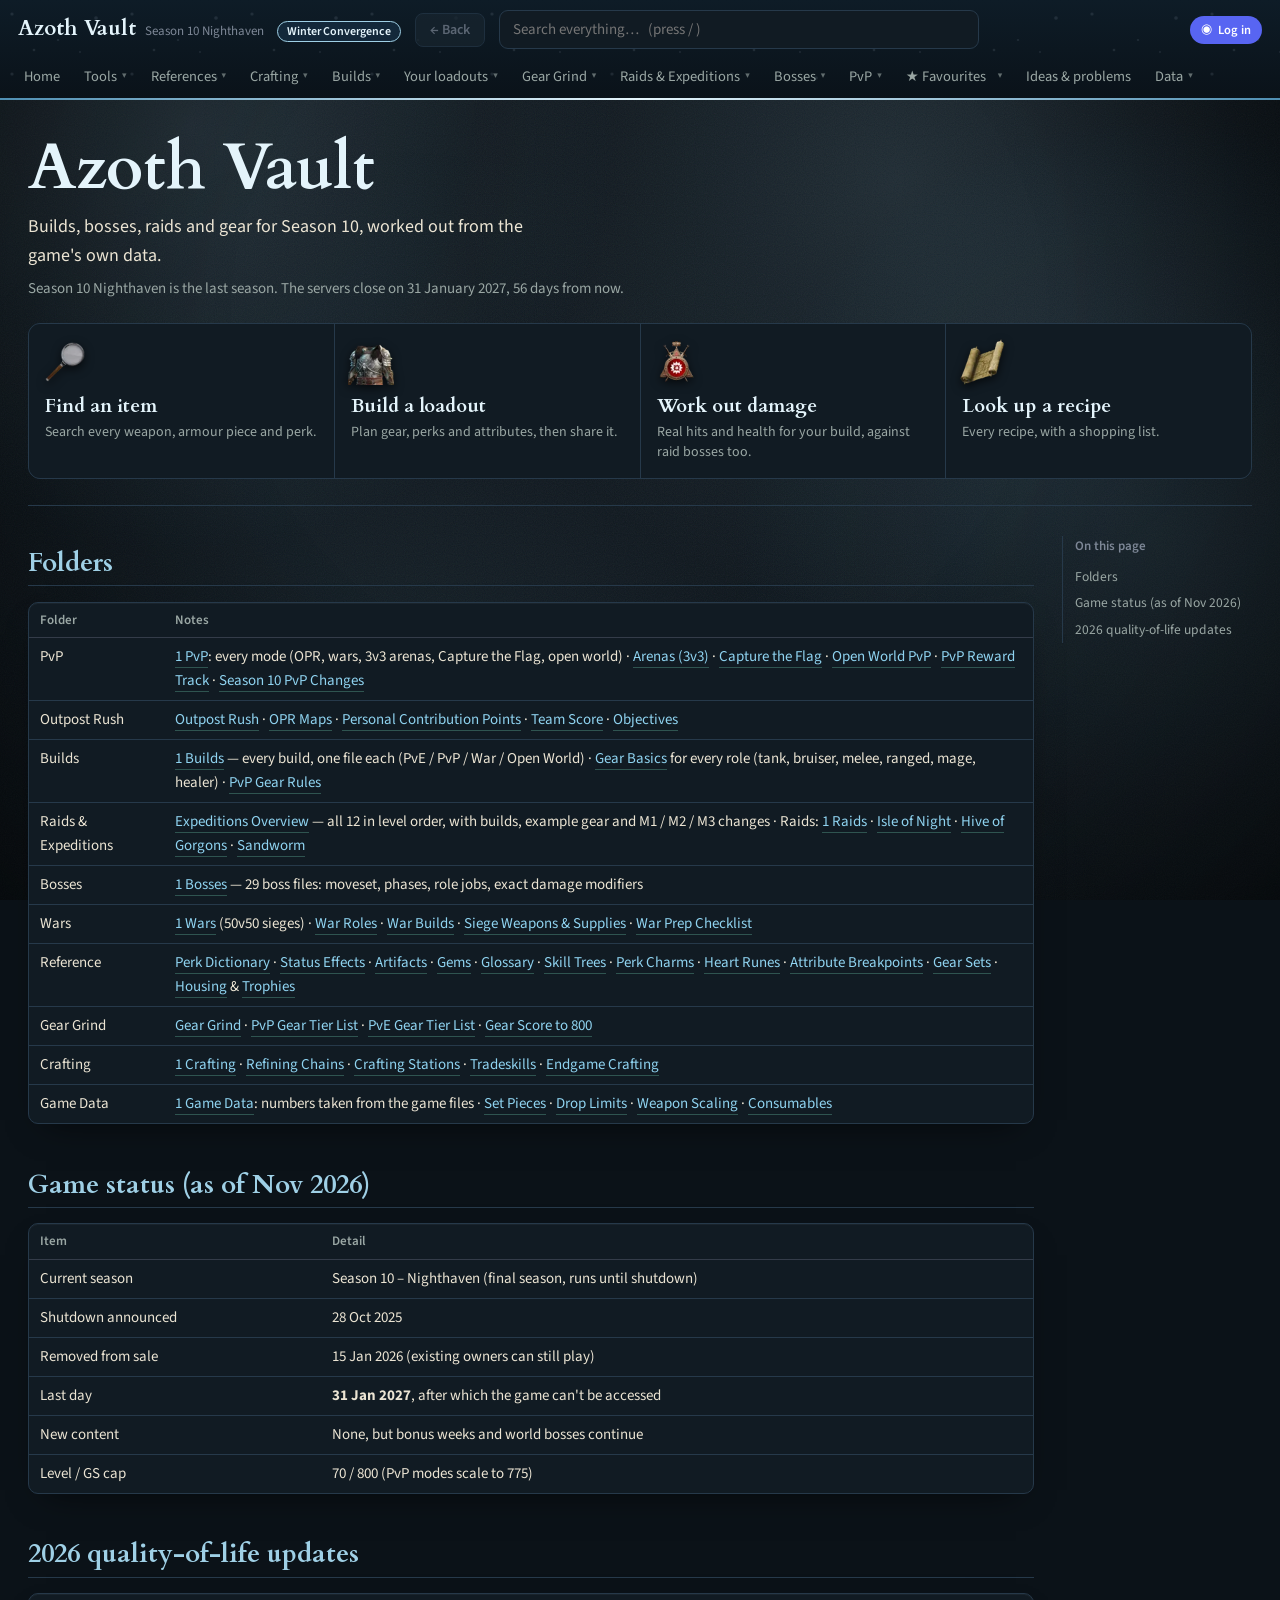
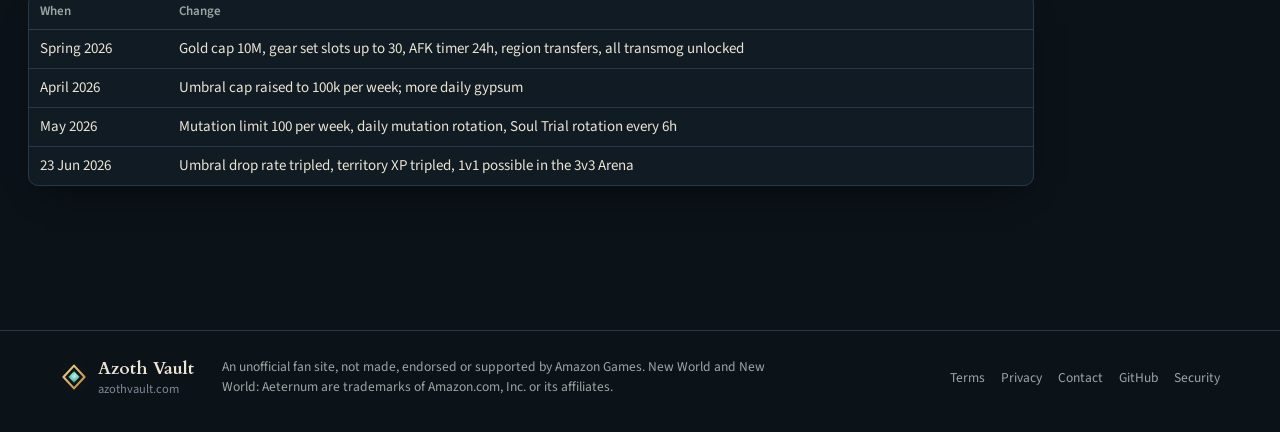
==== index.html @ a379503d "Update 2026-11-28 14:44" ====
<!DOCTYPE html>
<html lang="en"><head>
<meta charset="utf-8">
<meta name="viewport" content="width=device-width,initial-scale=1">
<meta name="nw-site" content="https://azothvault.com/">
<script>(function(){var m=document.querySelector('meta[name="nw-site"]'),s=m&&m.content,h=location.hostname;if(s&&(/github\.io$/.test(h)||h==='project-azoth-vault.pages.dev'||h==='www.azothvault.com'))location.replace(s+location.hash);})();</script>
<title>Azoth Vault: New World Season 10 builds, bosses and crafting</title>
<meta name="description" content="Builds, bosses, crafting and gear for New World: Aeternum Season 10, worked out from the game's own data. Loadout builder, item and drop finder, recipe and tradeskill planners.">
<link rel="canonical" href="https://azothvault.com/">
<link rel="icon" href="favicon.svg" type="image/svg+xml">
<link rel="icon" href="favicon.ico" sizes="any">
<link rel="apple-touch-icon" href="apple-touch-icon.png">
<link rel="manifest" href="site.webmanifest">
<meta name="theme-color" content="#0d1316">
<meta property="og:type" content="website">
<meta property="og:site_name" content="Azoth Vault">
<meta property="og:title" content="Azoth Vault: New World Season 10 builds, bosses and crafting">
<meta property="og:description" content="Builds, bosses, crafting and gear for New World: Aeternum, worked out from the game's own data.">
<meta property="og:url" content="https://azothvault.com/">
<meta property="og:image" content="https://azothvault.com/og-image.jpg">
<meta property="og:image:width" content="1200">
<meta property="og:image:height" content="630">
<meta property="og:image:alt" content="Azoth Vault: builds, bosses, crafting and gear for New World: Aeternum">
<meta name="twitter:card" content="summary_large_image">
<link rel="stylesheet" href="style.css?v=202611281444">
<script>
/* seasonal looks: change the dates here when the in-game events move (month-day, both days included) */
window.NWSEASONS=[
  {k:'winter', n:'Winter Convergence', from:'12-01', to:'01-08', c:'#9fd0e6'},
  {k:'lunar',  n:'Lunar New Year',     from:'01-20', to:'02-20', c:'#e8b04a'},
  {k:'spring', n:'Springtide Bloom',   from:'04-01', to:'05-20', c:'#e7a3be'},
  {k:'summer', n:'Summer Medleyfaire', from:'07-01', to:'08-31', c:'#f2a65a'},
  {k:'hallow', n:'Nightveil Hallow',   from:'10-01', to:'11-10', c:'#f0913c'},
  {k:'harvest',n:'Turkey Terror',      from:'11-15', to:'11-30', c:'#e0a446'}];
window.nwSeasonNow=function(d){d=d||new Date();var md=('0'+(d.getMonth()+1)).slice(-2)+'-'+('0'+d.getDate()).slice(-2);
  for(var i=0;i<NWSEASONS.length;i++){var s=NWSEASONS[i];if(s.from<=s.to?(md>=s.from&&md<=s.to):(md>=s.from||md<=s.to))return s;}return null;};
window.nwApplySeason=function(){var pick='auto';try{pick=localStorage.getItem('nw_season')||'auto';}catch(e){}
  var s=pick==='off'?null:pick==='auto'?nwSeasonNow():NWSEASONS.filter(function(x){return x.k===pick;})[0]||null,el=document.documentElement;
  el.className=el.className.replace(/\bss-\w+/g,'').trim();if(s)el.classList.add('ss-'+s.k);
  window.NWSEASON=s;var t=document.getElementById('sstag');if(t)t.textContent=s?s.n:'';if(typeof applySite==='function'&&typeof SITE!=='undefined'){try{applySite();}catch(e){}}};
nwApplySeason();
</script>
</head><body>
<header>
  <div class="bar1">
    <span class="brand" data-note="New World Home" role="link" tabindex="0" style="cursor:pointer">Azoth Vault <small>Season 10 Nighthaven</small><span class="sstag" id="sstag"></span></span>
    <button id="back" title="Back">&larr; Back</button>
    <input id="q" placeholder="Search everything&hellip;   (press / )" autocomplete="off">
    <span id="acct"></span>
  </div>
  <div id="topnav"></div>
</header>
<main id="main"><p class="lede">Loading&hellip;</p></main>
<footer class="sitefoot"><div class="fin">
  <div class="fb"><img src="favicon.svg" alt=""><div>Azoth Vault<small>azothvault.com</small></div></div>
  <div class="fd">An unofficial fan site, not made, endorsed or supported by Amazon Games. New World and New World: Aeternum are trademarks of Amazon.com, Inc. or its affiliates.</div>
  <nav aria-label="Site"><a href="terms.html">Terms</a><a href="privacy.html">Privacy</a><a href="mailto:contact@azothvault.com">Contact</a><a href="https://github.com/NoxieProxie/azothvault" rel="noopener">GitHub</a><a href="https://github.com/NoxieProxie/azothvault/security/policy" rel="noopener">Security</a></nav>
</div></footer>
<script>nwApplySeason()</script>
<script src="app.js?v=202611281444"></script>
</body></html>
---- style.css ----
*{box-sizing:border-box}
:root{--bg:#0f1115;--bg2:#161a21;--bg3:#1d222b;--line:#2a313d;--fg:#e6e9ef;--dim:#99a2b2;
--gold:#d9a84e;--gold2:#f0c878;--blue:#6fa8dc;--red:#d9705e;--green:#7fbf7f}
html,body{margin:0;background:var(--bg);color:var(--fg);font:15px/1.6 "Segoe UI",system-ui,-apple-system,sans-serif}
a{color:var(--blue);text-decoration:none}a:hover{text-decoration:underline}
/* top bar */
header{position:sticky;top:0;z-index:40;background:linear-gradient(#181c24,#121620);border-bottom:1px solid var(--line)}
.bar1{display:flex;align-items:center;gap:12px;padding:8px 16px 0}
.brand{font-size:14px;color:var(--gold);letter-spacing:.07em;text-transform:uppercase;font-weight:700;white-space:nowrap}
#back{background:var(--bg3);border:1px solid var(--line);color:var(--dim);border-radius:6px;padding:4px 10px;cursor:pointer;font-size:13px}
#back:hover{color:var(--fg)}
#q{flex:1;max-width:480px;background:var(--bg3);border:1px solid var(--line);color:var(--fg);border-radius:8px;padding:7px 12px;font-size:14px}
#q:focus{outline:none;border-color:var(--gold)}
#topnav{display:flex;flex-wrap:wrap;align-items:stretch;gap:2px;padding:4px 10px 0}
.nb{background:none;border:none;border-bottom:2px solid transparent;color:var(--dim);font:inherit;font-size:13.5px;
padding:8px 11px;cursor:pointer;white-space:nowrap;display:flex;align-items:center;gap:5px}
.nb:hover{color:var(--fg);background:#1d2330}
.drop{position:relative}
.drop.open>.nb{color:var(--gold2);border-bottom-color:var(--gold);background:#1d2330}
.car{font-size:9px;opacity:.6}
.menu{display:none;position:absolute;top:100%;left:0;min-width:270px;max-width:340px;max-height:72vh;overflow-y:auto;
background:#1a1f28;border:1px solid var(--line);border-top:2px solid var(--gold);border-radius:0 0 10px 10px;
box-shadow:0 14px 34px #000b;padding:6px 0;z-index:50}
.drop.right .menu{left:auto;right:0}
.drop.open .menu{display:block}
.mi{display:block;padding:6px 14px;color:var(--fg);font-size:13.5px;cursor:pointer;white-space:nowrap;overflow:hidden;text-overflow:ellipsis}
.mi:hover{background:#242c38;text-decoration:none}
.mi.hi{color:var(--gold2)}
.mh{padding:8px 14px 3px;color:#6f7a8c;font-size:10.5px;text-transform:uppercase;letter-spacing:.07em}
.mn{padding:5px 14px 9px;color:var(--dim);font-size:12px;line-height:1.45}
.mn.tiny{font-size:11px;color:#6f7a8c}
/* layout */
main{max-width:1180px;margin:0 auto;padding:20px 26px 90px}
.cols{display:flex;gap:28px;align-items:flex-start}
article{flex:1;min-width:0}
.toc{order:2;flex:none;width:190px;position:sticky;top:104px;font-size:12.5px;border-left:1px solid var(--line);padding-left:12px}
.toc .tl{color:#6f7a8c;text-transform:uppercase;letter-spacing:.06em;font-size:10.5px;margin-bottom:6px}
.toc a{display:block;color:var(--dim);padding:2.5px 0}
.toc a:hover{color:var(--gold2);text-decoration:none}
.crumb{display:flex;align-items:center;gap:10px;color:var(--dim);font-size:12px;text-transform:uppercase;letter-spacing:.05em;margin-bottom:10px}
.pin{margin-left:auto;background:none;border:1px solid var(--line);color:var(--dim);border-radius:20px;padding:3px 11px;cursor:pointer;font-size:12px}
.pin.on{color:var(--gold2);border-color:var(--gold)}
h1{font-size:26px;margin:.1em 0 .5em;color:var(--gold2);line-height:1.25}
h2{font-size:19px;margin:1.6em 0 .5em;color:var(--gold);border-bottom:1px solid var(--line);padding-bottom:5px;scroll-margin-top:110px}
h3{font-size:16px;margin:1.3em 0 .4em;color:#cbd3e0;scroll-margin-top:110px}
h4{font-size:14px;margin:1.1em 0 .3em;color:var(--dim)}
p{margin:.6em 0}.lede{color:var(--dim)}
ul,ol{margin:.5em 0;padding-left:22px}li{margin:.2em 0}
hr{border:none;border-top:1px solid var(--line);margin:1.8em 0}
code{background:#242b36;padding:1px 5px;border-radius:4px;font-family:ui-monospace,Consolas,monospace;font-size:.9em;color:var(--gold2)}
blockquote{margin:.8em 0;padding:.1em 14px;border-left:3px solid var(--line);color:var(--dim)}
.tw{overflow-x:auto;margin:.9em 0;border:1px solid var(--line);border-radius:8px}
table{border-collapse:collapse;width:100%;font-size:13.5px}
th,td{padding:7px 11px;text-align:left;vertical-align:top;border-bottom:1px solid var(--line)}
th{background:#1b212b;color:var(--gold);font-weight:600;white-space:nowrap}
tbody tr:hover{background:#191f28}tbody tr:last-child td{border-bottom:none}
td.small{font-size:12.5px;color:var(--dim)}
.callout{display:flex;gap:10px;margin:1em 0;padding:11px 14px;border-radius:8px;background:var(--bg3);border-left:3px solid var(--blue);font-size:14px}
.callout p{margin:.2em 0}.callout.warn{border-left-color:var(--red);background:#2a1e1d}
.callout.tip{border-left-color:var(--green);background:#1b2520}.callout.info{border-left-color:var(--gold);background:#262118}
.ci{flex:none}
.wl{color:var(--gold2);border-bottom:1px dotted #6a5a33;cursor:pointer}
.wl:hover{border-bottom-style:solid;text-decoration:none}
.wl.dead{color:var(--dim);cursor:default;border:none}
.srcline{margin-top:26px;padding-top:10px;border-top:1px solid var(--line);color:#6f7a8c;font-size:12px}
.pager{display:flex;justify-content:space-between;gap:10px;margin-top:34px}
.pg{background:var(--bg2);border:1px solid var(--line);color:var(--dim);border-radius:8px;padding:8px 13px;cursor:pointer;font:inherit;font-size:13px;max-width:48%;overflow:hidden;text-overflow:ellipsis;white-space:nowrap}
.pg:hover{color:var(--gold2);border-color:var(--gold)}
.filters{background:var(--bg2);border:1px solid var(--line);border-radius:10px;padding:12px 14px;margin:14px 0}
.frow{display:flex;flex-wrap:wrap;gap:6px;align-items:center;margin:5px 0}
.fl{width:70px;flex:none;color:var(--dim);font-size:12px;text-transform:uppercase;letter-spacing:.04em}
.chip{background:var(--bg3);border:1px solid var(--line);color:var(--dim);border-radius:20px;padding:4px 11px;font-size:12.5px;cursor:pointer}
.chip:hover{color:var(--fg)}.chip.on{background:var(--gold);border-color:var(--gold);color:#201a0c;font-weight:600}
.clear{margin-top:8px;background:none;border:1px solid var(--line);color:var(--dim);border-radius:6px;padding:4px 10px;font-size:12px;cursor:pointer}
.count{color:var(--dim);font-size:12.5px;margin:8px 0}
.cards{display:grid;grid-template-columns:repeat(auto-fill,minmax(290px,1fr));gap:12px}
.card,.hit{background:var(--bg2);border:1px solid var(--line);border-radius:10px;padding:13px 15px;cursor:pointer}
.card:hover,.hit:hover{border-color:var(--gold);background:#1a1f28}
.ct{color:var(--gold2);font-weight:600;font-size:15px;margin-bottom:4px}
.cs{color:var(--dim);font-size:13px}
.cmeta{margin-top:9px;display:flex;flex-direction:column;gap:3px;font-size:12.5px;color:#b9c1cf}
.cmeta b{color:var(--dim);font-weight:600;text-transform:uppercase;font-size:11px;letter-spacing:.04em;margin-right:4px}
.ctags{margin-top:10px;display:flex;flex-wrap:wrap;gap:4px}
.tag{background:#242b36;color:#8d97a8;border-radius:4px;padding:1px 7px;font-size:11px}
.hit{margin:8px 0}
.hp{color:#6f7a8c;font-size:11px;text-transform:uppercase;letter-spacing:.05em;margin-bottom:4px}
.empty{color:var(--dim)}
#toast{position:fixed;left:50%;bottom:26px;transform:translateX(-50%) translateY(140%);background:#222b38;
border:1px solid var(--gold);color:var(--fg);padding:11px 18px;border-radius:10px;font-size:13.5px;
box-shadow:0 10px 30px #000b;transition:transform .25s;z-index:100;max-width:90vw;text-align:center}
#toast.show{transform:translateX(-50%) translateY(0)}
@media(max-width:900px){
  .toc{display:none}
  main{padding:14px 14px 70px}
  .bar1{flex-wrap:wrap}
  #topnav{overflow-x:auto;flex-wrap:nowrap}
  h1{font-size:22px}
  .menu{position:fixed;left:8px;right:8px;max-width:none;min-width:0}
}
/* calculator */
.calcnb{color:var(--gold2)}
.calcgrid{display:grid;grid-template-columns:1fr 1fr;gap:18px;align-items:start}
.panel{background:var(--bg2);border:1px solid var(--line);border-radius:12px;padding:14px 16px 18px}
.panel h2{margin-top:.2em}
.panel h3{margin:1.2em 0 .3em;color:var(--dim);font-size:13px;text-transform:uppercase;letter-spacing:.05em}
.in{display:block;margin:9px 0}
.in>span{display:block;color:var(--dim);font-size:12px;margin-bottom:3px}
.in>span i{color:#6f7a8c;font-style:normal;margin-left:6px;font-size:11px}
.in input,.in select,#bname{width:100%;background:var(--bg3);border:1px solid var(--line);color:var(--fg);
border-radius:7px;padding:7px 10px;font:inherit;font-size:14px}
.in input:focus,.in select:focus,#bname:focus{outline:none;border-color:var(--gold)}
.two{display:grid;grid-template-columns:1fr 1fr;gap:10px}
.res{display:grid;grid-template-columns:repeat(3,1fr);gap:10px;margin:16px 0 6px}
.big{background:#121720;border:1px solid var(--line);border-radius:10px;padding:10px;text-align:center}
.big span{display:block;font-size:24px;font-weight:700;color:var(--gold2);line-height:1.1}
.big.alt span{color:var(--fg);font-size:20px}
.big i{display:block;color:#6f7a8c;font-style:normal;font-size:11px;margin-top:3px;line-height:1.3}
.gain{color:var(--green);font-size:13px;margin-bottom:10px}
td.r{text-align:right;white-space:nowrap;color:var(--gold2)}
.stepper{display:flex;gap:4px;margin-top:5px;align-items:center}
.stepper input{width:70px;background:var(--bg3);border:1px solid var(--line);color:var(--fg);border-radius:6px;padding:4px 7px;font:inherit;font-size:13px}
.stepper button{background:var(--bg3);border:1px solid var(--line);color:var(--fg);border-radius:6px;width:26px;height:26px;cursor:pointer;font-size:14px;line-height:1}
.stepper button:hover{border-color:var(--gold);color:var(--gold2)}
.bp{font-size:12.5px;margin:2px 0}
.bp b{color:var(--gold2);margin-right:5px}
.bp.next{color:#8d97a8}
.dimtx{color:#6f7a8c;font-size:12.5px}
.saverow{display:flex;gap:8px;flex-wrap:wrap;align-items:center;margin:10px 0 14px}
#bname{flex:1;min-width:220px;max-width:420px}
.mini{background:var(--bg3);border:1px solid var(--line);color:var(--dim);border-radius:7px;padding:6px 12px;cursor:pointer;font:inherit;font-size:12.5px}
.mini:hover{color:var(--fg);border-color:var(--gold)}
.mini.go{background:var(--gold);border-color:var(--gold);color:#201a0c;font-weight:600}
.cmp{background:#1d2330;border:1px solid var(--gold);border-radius:10px;padding:10px 14px;font-size:13px;margin:12px 0}
.delta{color:var(--gold2);font-weight:600}
@media(max-width:900px){.calcgrid{grid-template-columns:1fr}.res{grid-template-columns:1fr 1fr}}
/* loadout */
.presetbar{display:flex;flex-wrap:wrap;gap:8px;align-items:center;background:var(--bg2);border:1px solid var(--line);border-radius:10px;padding:10px 14px;margin:12px 0 4px}
.presetbar select{background:var(--bg3);border:1px solid var(--line);color:var(--fg);border-radius:7px;padding:6px 9px;font:inherit;font-size:13.5px;min-width:240px}
.loadnote{flex-basis:100%;color:var(--green);font-size:12.5px;margin-top:4px}
.gearwrap{display:grid;grid-template-columns:minmax(0,1fr) 330px;gap:22px;align-items:start}
.slots{display:grid;grid-template-columns:repeat(auto-fill,minmax(250px,1fr));gap:10px}
.slot{background:var(--bg2);border:1px solid var(--line);border-radius:10px;padding:10px 12px;display:flex;flex-direction:column;gap:6px}
.slot.wide{flex-direction:row;flex-wrap:wrap;align-items:center}
.slot .sh{color:var(--gold);font-weight:600;font-size:13px;text-transform:uppercase;letter-spacing:.05em}
.slot .sh i{font-style:normal;text-transform:none;letter-spacing:0;font-weight:400}
.warnlite{color:#6f7a8c;font-size:11px;margin-left:6px}
.slot select,.pk{background:var(--bg3);border:1px solid var(--line);color:var(--fg);border-radius:7px;padding:6px 9px;font:inherit;font-size:13px;width:100%}
.slot.wide select{width:auto}
.pk:focus,.slot select:focus{outline:none;border-color:var(--gold)}
.pk:not(:placeholder-shown){border-color:#5a4a2a;color:var(--gold2)}
.loadtag{font-size:12px;font-weight:400;background:var(--bg3);border:1px solid var(--line);border-radius:12px;padding:2px 9px;margin-left:8px;color:var(--dim);vertical-align:middle;text-transform:none;letter-spacing:0}
.sum{position:sticky;top:100px;background:var(--bg2);border:1px solid var(--line);border-radius:12px;padding:6px 14px 14px;max-height:calc(100vh - 120px);overflow-y:auto}
.sum h2{margin-top:.6em}
.sum h3{color:var(--dim);font-size:12px;text-transform:uppercase;letter-spacing:.05em;margin:1.2em 0 .4em}
.mini-co{font-size:12px;padding:8px 10px}
.chk{font-size:12.5px;padding:5px 8px;border-radius:6px;margin:4px 0}
.chk.ok{background:#1b2520;color:#a9d6a9}
.chk.bad{background:#2a1e1d;color:#f0a597}
.eq{border-top:1px solid var(--line);padding:7px 0;font-size:12.5px}
.eq b{color:var(--gold2)}
.eq i{color:#6f7a8c;font-style:normal;margin-left:6px;font-size:11px}
.eq div{color:var(--dim);margin-top:2px}
@media(max-width:1000px){.gearwrap{grid-template-columns:1fr}.sum{position:static;max-height:none}}
/* icons */
.ico{width:22px;height:22px;vertical-align:-6px;margin-right:6px;border-radius:5px;background:#0b0d11;border:1px solid #2a313d;object-fit:contain}
.ico.big{width:40px;height:40px;vertical-align:middle}
.ico.none{display:inline-block;background:transparent;border:1px dashed #2a313d}
.pkrow{display:flex;align-items:center;gap:0}
.pkrow .ico{flex:none}
.eq .ico{vertical-align:-6px}
td .ico+strong,li .ico+strong{white-space:nowrap}
/* items */
.iic{display:inline-block;flex:none;border-radius:6px;background-color:#0b0d11;border:1px solid #2a313d;background-repeat:no-repeat;vertical-align:middle;margin-right:6px}
.iic.none{background:transparent;border-style:dashed}
.isearch{width:100%;background:var(--bg3);border:1px solid var(--line);color:var(--fg);border-radius:8px;padding:9px 12px;font:inherit;font-size:15px;margin-bottom:8px}
.isearch:focus{outline:none;border-color:var(--gold)}
#iwt{background:var(--bg3);border:1px solid var(--line);color:var(--fg);border-radius:7px;padding:5px 9px;font:inherit;font-size:13px}
.ipager{display:flex;align-items:center;gap:12px;margin:12px 0;color:var(--dim);font-size:13px}
.ipager .mini:disabled{opacity:.35;cursor:default}
.ilist{display:flex;flex-direction:column;gap:8px}
.irow{display:flex;gap:12px;align-items:flex-start;background:var(--bg2);border:1px solid var(--line);border-radius:10px;padding:10px 12px}
.irow:hover{border-color:#4a4030}
.ibody{flex:1;min-width:0}
.iname{color:var(--gold2);font-weight:600;font-size:15px}
.rb{font-size:10.5px;font-weight:600;text-transform:uppercase;letter-spacing:.05em;border-radius:4px;padding:1px 6px;margin-left:6px;background:#242b36;color:#8d97a8;vertical-align:2px}
.rb.art{background:#4a2f12;color:#f5b25a}.rb.named{background:#3b2a12;color:#e7c27b}.rb.set{background:#16303a;color:#7fc8e0}.rb.pvp{background:#3a1717;color:#f09a8a}
.imeta{color:var(--dim);font-size:12.5px;margin-top:1px}
.iperks{display:flex;flex-wrap:wrap;gap:4px 12px;margin-top:6px;font-size:12.5px;color:#c7cfdc}
.iperks .ico{width:18px;height:18px;vertical-align:-4px;margin-right:4px}
.idesc{color:#6f7a8c;font-size:12px;font-style:italic;margin-top:5px}
.pkrow.itm .pk{border-color:#4a4030}
.pk.item{font-weight:600}
/* owner content */
.addbar{margin-top:26px}
.mine{margin-top:28px;border:1px solid var(--gold);border-left-width:4px;border-radius:10px;background:#211d14;padding:6px 16px 10px}
.mine .mh2{display:flex;align-items:center;gap:10px;color:var(--gold2);font-weight:600;padding:6px 0;border-bottom:1px solid #3a3320;margin-bottom:6px}
.mine .mh2 .mini{margin-left:auto}
.edgrid{display:grid;grid-template-columns:1fr 1fr;gap:20px;align-items:start}
.edr{background:var(--bg2);border:1px solid var(--line);border-radius:10px;padding:10px 16px;min-height:300px;position:sticky;top:100px;max-height:calc(100vh - 120px);overflow:auto}
.in textarea,#adbody{width:100%;background:var(--bg3);border:1px solid var(--line);color:var(--fg);border-radius:8px;padding:10px 12px;font:13.5px/1.5 ui-monospace,Consolas,monospace;resize:vertical}
.in textarea:focus,#adbody:focus{outline:none;border-color:var(--gold)}
.mdhelp{font-size:12px;color:var(--dim);margin:8px 0}.mdhelp summary{cursor:pointer;color:var(--gold2)}
.mini.danger{border-color:#6a3330;color:#f0a597}
#panel{position:fixed;inset:0;z-index:200;background:#0008;display:flex;justify-content:flex-end}
.pbox{width:380px;max-width:92vw;height:100%;overflow:auto;background:var(--bg2);border-left:1px solid var(--line);padding:16px 18px;box-shadow:-10px 0 40px #000a}
.ph{display:flex;align-items:center;justify-content:space-between;font-size:16px;color:var(--gold2);margin-bottom:6px}
.sw{display:flex;gap:6px;align-items:center;flex-wrap:wrap}
.swb{width:26px;height:26px;border-radius:50%;border:2px solid transparent;cursor:pointer}
.swb.on{border-color:#fff}
#pacc{width:36px;height:28px;border:none;background:none;cursor:pointer}
.seg{display:flex;border:1px solid var(--line);border-radius:8px;overflow:hidden;width:max-content}
.seg button{background:var(--bg3);border:none;color:var(--dim);padding:6px 13px;cursor:pointer;font:inherit;font-size:13px;border-right:1px solid var(--line)}
.seg button:last-child{border-right:none}.seg button.on{background:var(--gold);color:#201a0c;font-weight:600}
.chkl{display:flex;gap:7px;align-items:center;font-size:13px;color:var(--fg);margin:6px 0;cursor:pointer}
.tabsel{display:grid;grid-template-columns:1fr 1fr;gap:0 10px}
#pstart{width:100%;background:var(--bg3);border:1px solid var(--line);color:var(--fg);border-radius:7px;padding:6px 9px;font:inherit;font-size:13px}
#gearbtn{font-size:16px;margin-left:auto}
/* themes, sizes, widths */
body.midnight{--bg:#07080b;--bg2:#0d1016;--bg3:#131720;--line:#1f2530}
body.light{--bg:#f5f3ee;--bg2:#ffffff;--bg3:#efece5;--line:#d9d4c8;--fg:#22252b;--dim:#5d6470}
body.light header{background:linear-gradient(#ffffff,#f3f0e9)}
body.light .menu,body.light .callout,body.light .card,body.light .hit,body.light .irow,body.light .panel,body.light .slot,body.light .sum,body.light .filters,body.light .big{background:#fff}
body.light th{background:#f1ede4}
body.light tbody tr:hover,body.light .mi:hover,body.light .nb:hover{background:#f1ede4}
body.light .drop.open>.nb{background:#f1ede4}
body.light .callout.warn{background:#fbecea}body.light .callout.tip{background:#eaf5ea}body.light .callout.info{background:#faf3e3}
body.light .mine{background:#fbf6ea}body.light code{background:#efe9dc}
body.light .ico,body.light .iic{background-color:#2a2f38}
body.fs-s{font-size:13.5px}body.fs-l{font-size:17px}
body.fs-s table{font-size:12.5px}body.fs-l table{font-size:15px}
body.w-wide main{max-width:1500px}body.w-full main{max-width:none}
body.noicons .ico,body.noicons .iic{display:none}
@media(max-width:900px){.edgrid{grid-template-columns:1fr}.edr{position:static;max-height:none}}
.crumb .pin{margin-left:6px}
.edbanner{background:#211d14;border:1px solid #5a4a2a;border-radius:8px;padding:8px 12px;margin:0 0 12px;font-size:13px;color:var(--gold2);display:flex;gap:10px;align-items:center;flex-wrap:wrap}
.edbanner .mini{margin-left:auto}
body.light .edbanner{background:#fbf6ea}
/* draggable tabs */
.tabw{display:flex;border-radius:6px}
.tabw[draggable="true"]{cursor:grab}
.tabw.dragging{opacity:.35}
.tabw.over-l{box-shadow:inset 3px 0 0 var(--gold)}
.tabw.over-r{box-shadow:inset -3px 0 0 var(--gold)}
.dragtip{align-self:center;color:#5d6676;font-size:10.5px;margin:0 8px 0 4px;white-space:nowrap;opacity:0;transition:opacity .2s}
#topnav:hover .dragtip{opacity:1}
.tord{display:flex;align-items:center;gap:6px;padding:3px 6px;border:1px solid var(--line);border-radius:7px;margin:4px 0;background:var(--bg3)}
.tord .chkl{flex:1;margin:0}
.tord .grip{color:#6f7a8c;cursor:grab;letter-spacing:-3px;font-size:12px}
.tord .mini{padding:2px 8px}
.tord .mini:disabled{opacity:.3}
.tord.dragging{opacity:.4}
@media(max-width:900px){.dragtip{display:none}}
.slot.attrs{display:flex;flex-direction:column;gap:12px;align-items:stretch}
.attr{display:flex;flex-direction:column;gap:3px;font-size:12px;color:var(--dim,#9aa)}
.attr input{width:86px}
.attrtot{font-weight:600;padding:4px 8px;border-radius:6px;background:rgba(255,255,255,.05)}
.attrtot.bad{color:#e66}
.stree{margin:10px 0 18px;padding:12px;border-radius:10px;background:#16181d;border:1px solid rgba(255,255,255,.06)}
.sthead{margin-bottom:8px;color:#e8d9a8}.sthead span{margin-left:8px;color:#aab;font-size:13px}.sthead i{margin-left:8px;color:#778;font-size:12px}
.stree .bad{color:#e66}
.stpair{display:flex;gap:22px;flex-wrap:wrap}
.stcol{flex:1;min-width:250px}
.stt{font-size:12px;color:#aab;margin-bottom:6px}
.stgrid{display:grid;grid-template-columns:repeat(5,44px);grid-template-rows:repeat(6,44px);gap:6px}
.stn{width:40px;height:40px;border-radius:50%;background:#0d0e11;border:1.5px solid #33363d;display:flex;align-items:center;justify-content:center;overflow:hidden}
.stn.kA,.stn.kX{border-radius:6px}.stn.kX{width:44px;height:44px}
.stn img{width:100%;height:100%;filter:grayscale(1);opacity:.28}
.stn.on{border:3px solid #e0b94f}.stn.on img{filter:none;opacity:1}
.stn[data-stn]{cursor:pointer}.stn[data-stn]:hover{border-color:#8a7a4a}
.stgrid{position:relative}
.stlines{position:absolute;left:0;top:0;pointer-events:none;z-index:0}
.stlines line{stroke:#3a3d45;stroke-width:3}
.stlines line.lit{stroke:#c9a54a}
.stn{position:relative;z-index:1}
.stn{justify-self:center;align-self:center}
.stn.lock{opacity:.45;cursor:not-allowed!important;border-style:dashed}
.stbon{margin-top:12px}.stbon td,.stbon th{font-size:12.5px}
#draftbar{position:fixed;left:50%;bottom:14px;transform:translateX(-50%);z-index:60;display:flex;gap:10px;align-items:center;
  padding:8px 14px;border-radius:12px;background:#1d2027;border:1px solid rgba(255,255,255,.12);box-shadow:0 6px 24px rgba(0,0,0,.45);font-size:13px;max-width:94vw}
#draftbar.has{border-color:var(--gold)}#draftbar.off{opacity:.85}
#draftbar .mini{white-space:nowrap}
#stagebar{position:sticky;top:0;z-index:70;background:#b8322f;color:#fff;text-align:center;font-weight:700;padding:6px;letter-spacing:.04em}
.isrc{font-size:12.5px;color:var(--gold2,#e8d9a8);margin:4px 0}
.losep{flex:0 0 12px}.loname{max-width:200px}
.locard{display:flex;flex-wrap:wrap;gap:10px;align-items:center;justify-content:space-between;padding:10px 12px;margin:8px 0;border-radius:10px;background:rgba(255,255,255,.04);border:1px solid rgba(255,255,255,.07)}
.lobtns{display:flex;gap:6px}.lolink{flex-basis:100%;font-size:12px}
.losave{display:flex;gap:8px;align-items:center;margin-bottom:12px}.losave input{flex:1;max-width:340px}
.lomode{max-width:190px}
.dlogin{display:flex;gap:10px;align-items:center;flex-wrap:wrap;margin:10px 0}
.dbtn{background:#5865F2;color:#fff!important;padding:7px 14px;border-radius:8px;font-weight:600;text-decoration:none}
.dbtn:hover{filter:brightness(1.1)}

/* account (Discord) at the top left */
#acct{display:flex;align-items:center;margin-left:auto}
#acct:empty{display:none}
.acctin{display:inline-flex;align-items:center;gap:6px;background:#5865F2;color:#fff!important;padding:4px 11px;border-radius:999px;font-size:12.5px;font-weight:600;text-decoration:none;white-space:nowrap}
.acctin:hover{filter:brightness(1.1)}
.acctin .dlogo{font-size:13px;line-height:1}
.acctnb{display:inline-flex!important;align-items:center;gap:7px;padding:3px 8px 3px 3px!important;border:1px solid var(--line)!important;border-radius:999px;color:var(--ink,#e8e4da)!important}
.acctd.open>.acctnb{border-color:var(--gold)!important}
.avw{position:relative;width:26px;height:26px;flex:none}
.avl{position:absolute;inset:0;border-radius:50%;background:#5865F2;color:#fff;display:flex;align-items:center;justify-content:center;font-size:13px;font-weight:700}
.acctnb .av{position:absolute;inset:0;width:26px;height:26px;border-radius:50%;object-fit:cover}
.acctnb .acn{max-width:120px;overflow:hidden;text-overflow:ellipsis;white-space:nowrap;font-size:13px}
.ownb{font-size:10px;text-transform:uppercase;letter-spacing:.06em;background:var(--gold);color:#16130c;padding:1px 6px;border-radius:999px;font-weight:700}
@media (max-width:700px){ .acctnb .acn{display:none} }

/* Loadout builder top bar: same cards as the weapon slots */
.lobar{grid-template-columns:repeat(auto-fill,minmax(320px,1fr));margin:14px 0 6px}
.lcard{gap:9px}
.lof{display:flex;flex-direction:column;gap:4px}
.lof>span{color:var(--dim);font-size:11px;text-transform:uppercase;letter-spacing:.05em}
.lcard .pk,.lcard select,.lcard .loname{width:100%;max-width:none}
.lbtns{display:flex;flex-wrap:wrap;gap:8px;align-items:center;margin-top:2px}
.losub{margin-left:auto;color:var(--gold2)!important;font-size:13px;cursor:pointer;text-decoration:none;white-space:nowrap}
.losub:hover{text-decoration:underline}
.loadnote{margin:2px 0 8px}

/* every selection and text box looks like the loadout cards */
:where(main) :where(input:not([type=checkbox],[type=radio],[type=range],[type=color]),select,textarea){background:var(--bg3);border:1px solid var(--line);color:var(--fg);border-radius:7px;padding:6px 9px;font:inherit;font-size:13.5px}
:where(main) :where(input,select,textarea):focus{outline:none;border-color:var(--gold)}
.filters::before{content:attr(data-h);display:block;color:var(--gold);font-weight:600;font-size:13px;text-transform:uppercase;letter-spacing:.05em;margin-bottom:8px}
.filters:not([data-h])::before{content:none}
.fl{width:90px;font-size:11px;letter-spacing:.05em}
.filters select{min-width:220px}
.in>span{text-transform:uppercase;font-size:11px;letter-spacing:.05em}
.in>span i{text-transform:none;letter-spacing:0}
.lcard .two{display:grid;grid-template-columns:1fr 1fr;gap:9px}
.losave input:not([type=checkbox]){background:var(--bg3);border:1px solid var(--line);color:var(--fg);border-radius:7px;padding:6px 9px;font:inherit;font-size:13.5px}
.lcard input[type=checkbox]{accent-color:var(--gold)}

/* Admin page */
.admtabs{display:flex;flex-wrap:wrap;gap:8px;margin:6px 0 18px;padding-bottom:12px;border-bottom:1px solid var(--line)}
.admtabs .chip{font-size:13.5px;padding:6px 14px}
.admn{background:#c0392b;color:#fff;border-radius:999px;padding:0 7px;font-size:11px;margin-left:4px}
.helperst{white-space:pre-wrap;background:var(--bg3);border:1px solid var(--line);border-radius:7px;padding:10px;font-size:12.5px;margin:0;color:var(--fg)}

.stcard{grid-column:1/-1}
.stline{font-size:14.5px}
.stinc{border-top:1px solid var(--line);padding-top:8px;margin-top:4px}
.stups{margin:6px 0 0 18px;padding:0;font-size:13px}.stups li{margin:4px 0}.stups div{color:var(--dim)}

.admnb{color:var(--gold)!important;font-weight:600}

.amon{display:flex;gap:8px;align-items:center;font-size:13.5px;cursor:pointer}
.amon input{accent-color:var(--gold);width:16px;height:16px}
.amta{min-height:64px;resize:vertical;font-size:13px}
.amms{width:100%;min-height:110px}

.advhd{display:flex;gap:10px;align-items:center;flex-wrap:wrap}
.advhd .advname{flex:1;min-width:180px;max-width:360px}
.advrule{border:1px solid var(--line);border-radius:9px;padding:10px;display:flex;flex-direction:column;gap:8px;background:var(--bg)}
.advrule.off{opacity:.6}
.rmrow{display:flex;gap:6px;flex-wrap:wrap;align-items:center}
.rmrow select{min-width:180px}.rmrow .pk{flex:1;min-width:110px}
.rmrow .bad{color:#e06c6c;font-size:12px}

/* Crafting tab */
.crwrap{display:grid;grid-template-columns:minmax(0,1fr) minmax(0,1.15fr);gap:18px;align-items:start}
@media(max-width:1000px){.crwrap{grid-template-columns:1fr}}
.crlist{display:flex;flex-direction:column;gap:6px}
.crli{display:flex;gap:10px;align-items:center;background:var(--bg2);border:1px solid var(--line);border-radius:9px;padding:7px 10px;cursor:pointer}
.crli:hover{border-color:var(--gold)}.crli.on{border-color:var(--gold);background:#1d2330}
.crright{position:sticky;top:120px}
.crhead{display:flex;gap:14px;align-items:center}
.crtree,.crshop{display:flex;flex-direction:column;gap:3px}
.crrow{display:flex;gap:8px;align-items:center;flex-wrap:wrap;font-size:13.5px;min-height:30px}
.crtog{background:none;border:none;color:var(--gold);cursor:pointer;width:18px;padding:0;font-size:13px}.crtog.sp{display:inline-block}
.crq{color:var(--gold2);font-weight:600;min-width:52px;text-align:right}
.crn{font-weight:500}
.crshop{display:grid;grid-template-columns:repeat(auto-fill,minmax(300px,1fr));gap:6px 14px;align-items:start}
.crw{flex-basis:100%;padding-left:32px;margin-top:-4px;font-size:11.5px;line-height:1.35;color:var(--dim)}
.crcur{display:inline-flex;align-items:center;justify-content:center;color:#8fd3ff;background:#1a2433;border-radius:6px}

.crbtn{flex:none;background:var(--bg3);border:1px solid var(--line);border-left:none;border-radius:0 7px 7px 0;height:30px;padding:0 7px;cursor:pointer;font-size:13px}
.crbtn:hover{border-color:var(--gold)}
.pkrow.itm .pk:has(+ .crbtn){border-radius:7px 0 0 7px}
/* calculator: toggles, weapon stats */
.togs{display:grid;grid-template-columns:1fr 1fr;gap:8px;margin:6px 0 12px}
.tog{display:flex;align-items:flex-start;gap:8px;background:var(--bg3);border:1px solid var(--line);border-radius:9px;padding:8px 10px;cursor:pointer;font-size:13.5px}
.tog input{margin-top:3px;accent-color:var(--gold)}
.tog i{display:block;color:var(--dim);font-style:normal;font-size:12px}
.tog.on{border-color:var(--gold)}
.panel > .tog{margin:6px 0}
.wstats{margin:-4px 0 10px}
.chip[disabled]{opacity:.45;cursor:not-allowed}
@media(max-width:700px){.togs{grid-template-columns:1fr}}

/* =====================================================================
   Nighthaven theme layer (Nov 2026). Sits last so it wins over the rules above.
   Ink-blue night, parchment text, Aeternum gold for headings and the active state,
   azoth teal for anything you can click. Cardo for titles, Source Sans 3 for reading.
   ===================================================================== */
@font-face{font-family:"Cardo";src:url(fonts/Cardo-Regular.woff) format("woff");font-weight:400;font-display:swap}
@font-face{font-family:"Cardo";src:url(fonts/Cardo-Bold.woff) format("woff");font-weight:700;font-display:swap}
@font-face{font-family:"Source Sans 3";src:url(fonts/SourceSans3.woff) format("woff");font-weight:200 900;font-display:swap}
@font-face{font-family:"Source Sans 3";src:url(fonts/SourceSans3-Italic.woff) format("woff");font-weight:200 900;font-style:italic;font-display:swap}
:root{--bg:#0d1316;--bg2:#131c1f;--bg3:#1a2528;--line:#283639;--fg:#ebe4d3;--dim:#9aa7a4;--mute:#76847f;
  --gold:#cfa557;--gold2:#e6c37c;--blue:#6cc7b7;--azoth:#6cc7b7;--red:#d9785f;--green:#8fc48a;
  --serif:"Cardo",Georgia,"Times New Roman",serif;--sans:"Source Sans 3","Segoe UI",system-ui,sans-serif}
html,body{font:16px/1.6 var(--sans);background:var(--bg);color:var(--fg)}
a{color:var(--azoth)}
:focus-visible{outline:2px solid var(--azoth);outline-offset:2px;border-radius:4px}
::selection{background:#2f5450;color:#fff}

/* header */
header{background:#0a1012;border-bottom:1px solid var(--line)}
.bar1{padding:10px 18px 2px;gap:14px}
.brand{font:700 21px/1 var(--serif);color:var(--gold2);letter-spacing:0;text-transform:none;display:flex;align-items:baseline;gap:9px}
.brand small{font:400 13px var(--sans);color:var(--mute)}
#back,#q{background:var(--bg2);border-color:var(--line)}
#q{border-radius:9px;padding:8px 13px;font-size:15px}
#q:focus{border-color:var(--azoth)}
#topnav{padding:6px 12px 0;gap:0}
.nb{font-size:14.5px;color:var(--dim);padding:8px 12px 9px;border-bottom-width:2px}
.nb:hover{background:transparent;color:var(--fg)}
.drop.open>.nb{background:transparent}
.calcnb{color:var(--dim)}
.menu{background:#111b1e;border-top-color:var(--gold);box-shadow:0 18px 40px #0009}
.mi{font-size:14px}
.mi:hover{background:#1a292c}
.mh,.toc .tl,.crumb,.fl,.cmeta b,.hp,.panel h3,.slot .sh,.sum h3,.rb,.lof>span,.filters::before,.in>span,.ownb{text-transform:none;letter-spacing:0}
.mh{font-size:12.5px;color:var(--gold);font-weight:600;padding-top:10px}

/* reading */
main{max-width:1160px;padding:26px 28px 100px}
.crumb{font-size:13px;color:var(--mute)}
h1{font:700 40px/1.12 var(--serif);color:var(--gold2);letter-spacing:-.005em;margin:.1em 0 .45em}
h2{font:700 26px/1.25 var(--serif);color:var(--gold);border-bottom:1px solid var(--line);padding-bottom:6px;margin-top:1.7em}
h3{font-size:17.5px;font-weight:600;color:var(--fg)}
h4{font-size:15px}
article>p,article>ul,article>ol,article>blockquote,.lede{max-width:72ch}
.lede{color:var(--dim);font-size:16.5px}
code{background:#1c2a2c;color:var(--gold2)}
.toc{font-size:13.5px;border-left-color:var(--line)}
.toc .tl{font-size:13px;color:var(--mute);font-weight:600}
.toc a:hover{color:var(--azoth)}

/* links between notes */
.wl{color:var(--azoth);border-bottom:1px solid #2f5450}
.wl:hover{color:#9be3d6;border-bottom-color:var(--azoth)}

/* tables */
.tw{border-color:var(--line);border-radius:10px;background:var(--bg2)}
table{font-size:14.5px}
th{background:transparent;color:var(--dim);font-size:13px;font-weight:600;border-bottom:1px solid #35474a}
td{border-bottom-color:#22302f}
tbody tr:hover{background:#172326}
td.r{color:var(--gold2)}

/* callouts: tinted by meaning */
.callout{background:var(--bg2);border-left-width:3px;font-size:15px}
.callout.info{background:#1c1a14;border-left-color:var(--gold)}
.callout.tip{background:#142019;border-left-color:var(--green)}
.callout.warn{background:#241815;border-left-color:var(--red)}

/* controls */
.chip{background:transparent;font-size:13.5px;padding:5px 12px}
.chip:hover{border-color:#3b4f52}
.mini{background:var(--bg3);font-size:13.5px}
.mini:hover{border-color:var(--azoth)}
.in>span{font-size:13px;color:var(--dim)}
.in>span i{font-size:12px;color:var(--mute)}
.in input,.in select,#bname,.presetbar select{background:#0f1719;border-color:var(--line);font-size:15px}
.in input:focus,.in select:focus,#bname:focus{border-color:var(--azoth)}
.panel,.filters,.presetbar,.card,.hit,.pg{background:var(--bg2);border-color:var(--line)}
.card:hover,.hit:hover,.pg:hover{border-color:#4a6a66;background:#162225}
.ct{font:700 18px/1.25 var(--serif);color:var(--gold2)}
.big{background:#0f1719}
.big span{font-family:var(--serif)}
.panel h3{font-size:14px;font-weight:600;color:var(--dim)}
.dimtx{color:var(--mute)}
.tag{background:#1c2a2c;color:var(--dim)}
#toast{background:#16262a;border-color:var(--azoth)}

/* home: the front page */
.home article>h1:first-child{display:none}
.hero{margin:6px 0 30px;padding:4px 0 26px;border-bottom:1px solid var(--line)}
.hero h1{display:block;font-size:clamp(40px,6vw,64px);line-height:1.02;margin:0 0 12px;color:var(--gold2)}
.hero .sub{font-size:18px;color:var(--fg);max-width:60ch;margin:0 0 6px}
.hero .end{font-size:15px;color:var(--dim);margin:0 0 22px}
.hero .end b{color:var(--fg);font-weight:600}
.tools{display:grid;grid-template-columns:repeat(4,minmax(0,1fr));gap:1px;background:var(--line);border:1px solid var(--line);border-radius:12px;overflow:hidden}
.tool{background:var(--bg2);padding:15px 16px 16px;cursor:pointer;text-align:left;border:0;color:inherit;font:inherit}
.tool:hover{background:#172427}
.tool b{display:block;font:700 19px/1.2 var(--serif);color:var(--gold2);margin-bottom:4px}
.tool span{display:block;font-size:14px;color:var(--dim);line-height:1.45}
.again{margin:18px 0 0;font-size:14.5px;color:var(--dim)}
.again a{margin-right:14px}
@media(max-width:900px){
  .tools{grid-template-columns:1fr 1fr}
  h1{font-size:32px}
  .brand small{display:none}
  main{padding:18px 16px 80px}
}
@media(max-width:480px){ .tools{grid-template-columns:1fr} .hero .sub{font-size:16.5px} }
@media(prefers-reduced-motion:reduce){*{transition:none!important;animation:none!important}}
.tool{display:flex;flex-direction:column;justify-content:flex-start}
.home .crumb{display:none}
.home article>h2:first-of-type{margin-top:.4em}
button,input,select,textarea{font-family:inherit}

/* ---- back to the original neutral background (Nov 2026), fonts and teal links kept ---- */
:root{--bg:#0f1115;--bg2:#161a21;--bg3:#1d222b;--line:#2a313d;--mute:#7d8796}
header{background:linear-gradient(#181c24,#121620)}
.menu{background:#1a1f28}
.mi:hover{background:#242c38}
tbody tr:hover{background:#191f28}
th{border-bottom-color:#343c49}
td{border-bottom-color:var(--line)}
.in input,.in select,#bname,.presetbar select,.big{background:#121720}
code,.tag{background:#242b36}
#toast{background:#222b38}
.card:hover,.hit:hover,.pg:hover{background:#1a1f28;border-color:#3f5a58}
.tool:hover{background:#1d2330}
::selection{background:#2d4f4b}

/* ---- nav: Tools menu and folding sub-folders ---- */
.mi.tl2{white-space:normal;padding:8px 14px}
.mi.tl2 b{display:block;font-weight:600;color:var(--fg)}
.mi.tl2 span{display:block;font-size:12.5px;color:var(--dim);line-height:1.35}
.mi.tl2:hover b{color:var(--gold2)}
.fold{border-top:1px solid #232a35}
.mh.tg{display:flex;align-items:center;gap:8px;width:100%;background:none;border:0;cursor:pointer;text-align:left;font:600 13.5px var(--sans);color:var(--gold);padding:8px 14px}
.mh.tg::before{content:"";width:6px;height:6px;border-right:1.5px solid currentColor;border-bottom:1.5px solid currentColor;transform:rotate(-45deg);transition:transform .15s;margin-right:2px}
.fold.open>.mh.tg::before{transform:rotate(45deg)}
.mh.tg:hover{background:#222935}
.mh.tg .cnt{margin-left:auto;font-weight:400;font-size:12px;color:var(--mute)}
.fold .grp{display:none;padding-bottom:4px}
.fold.open .grp{display:block}
.fold .grp .mi{padding-left:26px}
@media(max-width:900px){ .menu{top:var(--hdr,110px);max-height:calc(100vh - var(--hdr,110px) - 12px);border-radius:10px} }

/* ---- build preview (Build browser "Gear" button) ---- */
.card{position:relative}
.peekbtn{float:right;margin:-2px -4px 6px 10px;display:inline-flex;align-items:center;gap:5px;background:var(--bg3);border:1px solid var(--line);color:var(--dim);border-radius:7px;padding:4px 9px;font-size:12.5px;cursor:pointer}
.peekbtn:hover{color:var(--azoth);border-color:var(--azoth)}
.peekbg{position:fixed;inset:0;z-index:120;background:#05070acc;display:flex;align-items:flex-start;justify-content:center;padding:4vh 16px;overflow-y:auto}
.peekbox{background:var(--bg2);border:1px solid var(--line);border-top:3px solid var(--gold);border-radius:12px;max-width:1060px;width:100%;box-shadow:0 24px 60px #000c}
.peekhead{display:flex;flex-wrap:wrap;align-items:center;gap:10px;padding:12px 14px;border-bottom:1px solid var(--line)}
.peekhead b{font:700 20px var(--serif);color:var(--gold2);margin-right:auto}
.peektabs{display:flex;gap:6px}
.peekx{background:none;border:0;color:var(--dim);font-size:26px;line-height:1;cursor:pointer;padding:0 4px}
.peekx:hover{color:var(--fg)}
.peekimg{padding:12px;text-align:center}
.peekcv{max-width:100%;height:auto;border-radius:8px}
@media(max-width:600px){ .peekhead b{flex-basis:100%} }

/* ---- weight calculator ---- */
.wrow{display:flex;flex-wrap:wrap;align-items:center;gap:6px;margin:7px 0}
.wl2{width:64px;flex:none;color:var(--dim);font-size:13.5px}
.wkg{opacity:.7;font-size:12px;margin-left:2px}
.wtotal{display:flex;align-items:baseline;gap:12px;margin:4px 0 10px}
.wbig{font:700 46px/1 var(--serif);color:var(--gold2)}
.wband{font-weight:600;font-size:14px;padding:3px 10px;border-radius:20px;border:1px solid}
.b-light{color:#8fd6c9;border-color:#3f6e68}.b-medium{color:var(--gold2);border-color:#6a5a33}.b-heavy{color:#e7a08e;border-color:#7a4a3e}.b-overburdened{color:#ff8c8c;border-color:#8a3434}
.wbar{position:relative;display:flex;height:14px;border-radius:7px;overflow:visible;background:var(--bg3);margin:6px 0 4px}
.wbar .seg{height:100%}.wbar .seg.l{background:#2f5450;border-radius:7px 0 0 7px}.wbar .seg.m{background:#5a4b2a}.wbar .seg.h{background:#5a3329;border-radius:0 7px 7px 0}
.wbar .mark{position:absolute;top:-5px;width:4px;height:24px;margin-left:-2px;background:var(--fg);border-radius:2px;box-shadow:0 0 0 2px var(--bg2)}
.wscale{position:relative;height:18px;font-size:12px;color:var(--mute)}
.wscale span{position:absolute;transform:translateX(-50%)}.wscale span:first-child{transform:none;left:0}.wscale span:last-child{transform:none}
.wtable th.on,.wtable td.on{background:#1f2633;color:var(--fg)}
.wtable th.on{color:var(--gold2)}
td .iic,li .iic{width:22px;height:22px;margin-right:6px;border-radius:5px}

/* ---- trophy planner ---- */
.thouses{display:grid;grid-template-columns:repeat(auto-fit,minmax(300px,1fr));gap:14px;margin:14px 0}
.thouse h2{margin-top:.1em}
.tslot{display:flex;gap:10px;align-items:flex-start;padding:7px 0;border-top:1px solid #232a35}
.tslot:first-of-type{border-top:0}
.tslot .iic{width:30px;height:30px;flex:none}
.tsel{flex:1;min-width:0}
.tsel select{width:100%;background:#121720;border:1px solid var(--line);color:var(--fg);border-radius:7px;padding:6px 8px;font:inherit;font-size:14px}
.teff{font-size:12.5px;color:var(--dim);margin-top:3px;line-height:1.35}
.tslot.clash select{border-color:var(--red)}
.tslot.clash .teff{color:var(--red)}

/* menus: the page you're on */
.menu .mi.cur{color:var(--gold);box-shadow:inset 3px 0 0 var(--gold)}

/* New World item art as icons: tabs, tool menu, home tiles */
img.ui{width:18px;height:18px;vertical-align:-4px;margin-right:7px;opacity:.82;transition:opacity .12s}
.nb img.ui{display:none} /* top tabs stay text-only: icons there are too small to read and crowd the bar */
.nb:hover img.ui,.drop.open>.nb img.ui,.mi:hover img.ui{opacity:1}
.mi.hi img.ui{width:20px;height:20px;margin-right:9px}
.mi.tl2{display:grid;grid-template-columns:34px 1fr;column-gap:12px;align-items:center}
.mi.tl2 img.ui{width:34px;height:34px;margin:0;opacity:1;filter:drop-shadow(0 2px 3px #0008)}
.tool img.ti{width:46px;height:46px;margin:0 0 10px -3px;filter:drop-shadow(0 3px 5px #000a);transition:transform .15s}
.tool:hover img.ti{transform:translateY(-2px)}
@media(prefers-reduced-motion:reduce){.tool img.ti{transition:none}.tool:hover img.ti{transform:none}}
@media(max-width:900px){ img.ui{margin-right:5px} }
@media(max-width:480px){ .tool{display:grid;grid-template-columns:40px 1fr;column-gap:12px;align-items:start}
  .tool img.ti{grid-row:1/3;width:40px;height:40px;margin:2px 0 0} }

/* collapsible page sections */
.secbar{display:flex;justify-content:flex-end;margin:4px 0 6px}
section.sec{border-top:1px solid var(--line)}
section.sec:last-of-type{border-bottom:1px solid var(--line)}
h2.sech{display:flex;align-items:center;gap:10px;cursor:pointer;margin:0;padding:14px 4px;user-select:none;border-bottom:0}
h2.sech::before{content:"";flex:none;width:8px;height:8px;border-right:2px solid var(--gold);border-bottom:2px solid var(--gold);transform:rotate(-45deg);transition:transform .15s;margin-right:4px}
section.sec.open>h2.sech::before{transform:rotate(45deg)}
h2.sech:hover{color:var(--gold2)}
h2.sech:focus-visible{outline:2px solid var(--azoth);outline-offset:2px;border-radius:4px}
.seccnt{margin-left:auto;font:400 13px var(--sans);color:var(--mute);background:var(--bg3);border:1px solid var(--line);border-radius:20px;padding:1px 9px}
.secb{padding:0 0 14px}
@media(prefers-reduced-motion:reduce){h2.sech::before{transition:none}}

/* favourites */
.favn{font-size:12px;color:var(--mute);margin-left:2px}
.favb.on,.pin.favb.on{color:var(--gold2);border-color:var(--gold)}
.favc{font-size:15px;padding:2px 8px;line-height:1.2;margin-left:6px}
.favc.on{color:var(--gold2);border-color:var(--gold)}
.favmi{display:flex;align-items:center;gap:9px}
.favmi .cnt{margin-left:auto;color:var(--mute);font-size:12px}
img.fi{display:inline-block;vertical-align:middle;filter:drop-shadow(0 2px 3px #0008)}
.favbox{max-width:560px}
.favin{padding:14px}
.favwhat{display:flex;gap:12px;align-items:center;padding-bottom:12px;border-bottom:1px solid var(--line);margin-bottom:10px}
.favwhat b{font:700 17px var(--serif);color:var(--gold2)}
.favlist{display:grid;gap:4px;max-height:38vh;overflow-y:auto;margin-bottom:12px}
.favrow{display:flex;align-items:center;gap:10px;padding:7px 9px;border:1px solid var(--line);border-radius:9px;cursor:pointer;background:var(--bg3)}
.favrow:hover{border-color:var(--dim)}
.favrow.on{border-color:var(--gold);background:#2a24171a}
.favrow input{accent-color:var(--gold);width:16px;height:16px}
.favrow span{display:flex;flex-direction:column}
.favrow small{color:var(--mute);font-size:12px}
.favnew{border-top:1px solid var(--line);padding-top:10px}
.favfrow{display:flex;gap:12px;align-items:flex-start}
.favicobtn{flex:none;display:flex;flex-direction:column;align-items:center;gap:3px;background:var(--bg3);border:1px dashed var(--dim);border-radius:10px;padding:7px 8px 5px;cursor:pointer;color:var(--dim);font-size:11.5px}
.favicobtn:hover{border-color:var(--gold);color:var(--gold2)}
.favfields{flex:1;display:grid;gap:7px}
.favfields .pk{width:100%;box-sizing:border-box;font:inherit}
.favpick{margin-top:10px}
.favpick .pk{width:100%;box-sizing:border-box}
.favgrid{display:grid;grid-template-columns:repeat(auto-fill,minmax(52px,1fr));gap:6px;margin-top:8px;max-height:230px;overflow-y:auto;padding:2px}
.favgi{display:flex;align-items:center;justify-content:center;background:var(--bg3);border:1px solid var(--line);border-radius:8px;padding:5px;cursor:pointer}
.favgi:hover{border-color:var(--dim)}
.favgi.on{border-color:var(--gold);box-shadow:0 0 0 1px var(--gold)}
.favnewbox{margin:10px 0 14px;max-width:620px}
.favch{display:flex;gap:12px;align-items:center;margin-bottom:6px}
.favch .ct{margin:0}
.favstrip{display:flex;gap:4px;flex-wrap:wrap;margin-top:8px}
.favhead{display:flex;gap:16px;align-items:center;flex-wrap:wrap;margin:6px 0 10px}
.favhead h1{margin:0}
.favhead .lede{margin:.2em 0 0}
.favhead .lbtns{margin-left:auto}
.favitem{cursor:pointer}
.favnote{border-left:2px solid var(--gold);padding-left:9px;white-space:pre-line}
.favact{display:flex;gap:6px;flex-wrap:wrap;margin-top:10px}
.favact select.mini{max-width:150px}
.favnoteed{margin-top:8px}
.favnoteed textarea{width:100%;box-sizing:border-box;font:inherit}
.mini.danger{color:#ff9a8a;border-color:#a8473b}
.favnewbox[hidden],.favpick[hidden]{display:none}
.favlogin{background:var(--bg2);border:1px solid var(--line);border-left:3px solid #5865f2;border-radius:10px;padding:14px 16px;max-width:640px}
.favlogin p{margin:0 0 12px;color:var(--dim)}
.favsec{margin:18px 0 6px}
.favsec>h2{display:flex;align-items:center;gap:10px;font-size:22px;margin:0 0 10px;border-bottom:1px solid var(--line);padding-bottom:6px}
.favsec>h2 .seccnt{margin-left:0}
.favslot{display:inline-block;font-size:11px;color:var(--gold);border:1px solid #5a4a2a;border-radius:5px;padding:0 6px;margin-bottom:3px}
.favempty{border-style:dashed;display:flex;flex-direction:column;gap:6px;justify-content:center;min-height:86px;background:transparent}
.favopt{display:flex;gap:9px;align-items:flex-start;background:var(--bg3);border:1px solid var(--line);border-radius:9px;padding:9px 11px;margin-bottom:10px;cursor:pointer}
.favopt input{accent-color:var(--gold);margin-top:3px}
.favrule{margin:-2px 0 10px}
.favask .sh{margin-bottom:4px}
.favswap{border:1px solid var(--line);border-radius:10px;padding:10px;margin:10px 0;background:var(--bg3)}
.favswapnew{display:flex;gap:10px;align-items:center;margin-bottom:8px}
.favswapnew b{color:var(--gold2)}
.favswapold{display:flex;gap:9px;align-items:center;padding:6px 4px;cursor:pointer;border-top:1px solid var(--line)}
.favswapold input{accent-color:var(--gold)}
.favitem .iperks{margin-top:6px}
.favget{display:grid;gap:6px;margin-top:9px;padding-top:9px;border-top:1px dashed var(--line)}
.favgetrow{display:flex;align-items:center;gap:8px;justify-content:space-between}
.favbadge{font-size:12.5px;line-height:1.35;color:var(--dim)}
.favbadge.craft{color:#9fd18b}
.favbadge.found{color:#e8c37a}
.favgetrow .mini{flex:none}
.favwhere{margin:4px 0 12px;padding-left:4px;list-style:none}
.favwhere li{padding:3px 0}
.favfoot{display:flex;gap:12px;align-items:center;flex-wrap:wrap;margin-top:28px;padding-top:14px;border-top:1px solid var(--line)}
/* ideas and problems */
.fbform{max-width:680px;display:grid;gap:12px}
.fbform textarea{font:inherit;resize:vertical}
.fbkinds{display:grid;grid-template-columns:1fr 1fr;gap:10px}
.fbkind{display:flex;flex-direction:column;gap:2px;text-align:left;background:var(--bg3);border:1px solid var(--line);border-radius:10px;padding:10px 12px;cursor:pointer;color:var(--fg);font:inherit}
.fbkind span{font-size:13px;color:var(--dim)}
.fbkind:hover{border-color:var(--dim)}
.fbkind.on{border-color:var(--gold);box-shadow:inset 0 0 0 1px var(--gold)}
.fbdone{max-width:620px}
.fbdone h2{margin-top:0}
.fbline{margin-top:28px;padding-top:12px;border-top:1px solid var(--line);color:var(--dim);font-size:14.5px}
.fbitem{align-items:flex-start}
.fbmain{flex:1;min-width:0}
.fbtop{display:flex;gap:8px;align-items:center;flex-wrap:wrap;margin-bottom:4px}
.fbtag{font-size:12px;border-radius:5px;padding:1px 7px;border:1px solid}
.fbtag.idea{color:var(--gold2);border-color:#5a4a2a}
.fbtag.problem{color:#f0a08c;border-color:#7a3d31}
.fbbody{white-space:pre-line;margin:4px 0 6px;color:var(--fg);font-size:14.5px}
@media(max-width:560px){ .fbkinds{grid-template-columns:1fr} }
/* editors */
.edrole{display:inline-block;font-size:12px;border-radius:5px;padding:1px 8px;border:1px solid}
.edrole.builds{color:#e6c37c;border-color:#5a4a2a}
.edrole.crafting{color:#9fd18b;border-color:#3d5a33}
.edgrp{margin:10px 0 14px}
.edrow{display:flex;align-items:center;justify-content:space-between;gap:10px;padding:6px 8px;border-bottom:1px solid var(--line)}
.edrow:hover{background:var(--bg2)}
.edst{font-size:12.5px;border-radius:6px;padding:2px 8px}
.edst.wait{color:#e8c37a;background:#2b2516}
.edst.ok{color:#9fd18b;background:#1b2a1a}
.edst.no{color:#f0a08c;background:#2d1b17}
.ednote{margin-top:5px;font-size:13.5px;border-left:2px solid var(--gold);padding-left:8px;color:var(--fg)}
.edchk{display:grid;gap:4px;margin:8px 0}
.edbad{color:#f0a08c;font-size:13.5px}
.edwarn{color:#e8c37a;font-size:13.5px}
.edgood{color:#9fd18b;font-size:13.5px}
.edprop{margin:12px 0;display:grid;gap:7px}
.edph{display:flex;gap:9px;align-items:center;flex-wrap:wrap}
.edph b{font:700 18px var(--serif);color:var(--gold2)}
.edsum{margin:0;font-size:14.5px}
.edrej{max-width:280px}
.ddiff{font:12.5px/1.5 ui-monospace,Consolas,monospace;background:var(--bg);border:1px solid var(--line);border-radius:8px;max-height:420px;overflow:auto;padding:6px 0}
.dl{white-space:pre-wrap;word-break:break-word;padding:0 10px 0 28px;position:relative}
.dl span{position:absolute;left:10px;color:var(--mute)}
.dl.dadd{background:#17301b;color:#c6efbf}
.dl.ddel{background:#3a1d18;color:#f5c1b5;text-decoration:line-through;text-decoration-color:#a8473b}
.dl.dsk{color:var(--mute);font-style:italic;padding-left:10px}
span.dadd{color:#9fd18b}
span.ddel{color:#f0a08c}
.edsrc pre{white-space:pre-wrap;font-size:12.5px;max-height:300px;overflow:auto}
.edadd{max-width:620px;margin-top:14px}
.edpvart{max-height:70vh;overflow:auto}
.edai{display:flex;gap:10px;align-items:center;flex-wrap:wrap;margin:4px 0 8px}
.edroles{display:grid;grid-template-columns:repeat(auto-fill,minmax(330px,1fr));gap:12px}
.edrolecard{display:grid;gap:8px;align-content:start}
.edrchead{display:flex;gap:8px;align-items:center}
.edrchead .pk{font:700 16px var(--serif);color:var(--gold2);flex:1}
.edtree{display:grid;gap:4px}
.edtn{border-bottom:1px solid var(--line);padding:3px 0}
.edtsubs{display:flex;flex-wrap:wrap;gap:2px 12px;padding:2px 0 4px 24px}
.edtsubs .amon{font-size:13px}
.edtsubs .amon.inc{opacity:.6}
.edsavebar{position:sticky;bottom:10px;display:flex;gap:12px;align-items:center;justify-content:space-between;margin-top:14px;background:var(--bg2);border:1px solid var(--line);border-radius:10px;padding:10px 14px}
.edsavebar.on{border-color:var(--gold);box-shadow:0 8px 30px #000a}
.mini:disabled{opacity:.5;cursor:default}
/* changelog */
.cl{border-top:1px solid var(--line)}
.clrow{display:grid;grid-template-columns:130px 1fr;gap:16px;padding:12px 4px;border-bottom:1px solid var(--line)}
.clwhen{color:var(--dim);font-size:14px;display:flex;flex-direction:column}
.clwhen span{font-size:12.5px;color:var(--mute)}
.clwhat b{color:var(--fg);font-weight:600}
.clwhat .dimtx{font-size:14px}
.clstat{font:12.5px ui-monospace,Consolas,monospace;color:var(--mute)}
@media(max-width:560px){ .clrow{grid-template-columns:1fr;gap:4px} .clwhen{flex-direction:row;gap:8px} }

.credit{color:var(--dim);font-size:12.5px}
.credit a{color:inherit;text-decoration:underline}

.iic.gci{cursor:help}

/* ===== seasonal looks: html.ss-<name>, set by the script in index.html (automatic by date, or the visitor's pick) ===== */
html[class*="ss-"] header{position:sticky}
html[class*="ss-"] header::after{content:"";position:absolute;left:0;right:0;bottom:-1px;height:2px;background:var(--ssband);pointer-events:none}
html[class*="ss-"] header{background:var(--sshead)}
html[class*="ss-"] .menu{border-top-color:var(--gold)}
.sstag{display:none;font:600 12px var(--sans);color:var(--gold2);background:var(--sstagbg,#0000);border:1px solid var(--gold);border-radius:999px;padding:1px 9px;margin-left:4px;white-space:nowrap}
html[class*="ss-"] .sstag{display:inline-block}
@media(max-width:700px){.sstag{display:none!important}}

/* Winter Convergence: frost blue and silver, faint snowflakes */
html.ss-winter{--gold:#9fd0e6;--gold2:#e4f4fb;--azoth:#8fd3f0;--blue:#8fd3f0;--bg:#0b1218;--bg2:#111b23;--bg3:#18252f;--line:#26394a;
  --ssband:linear-gradient(90deg,#4f8fb3,#e4f4fb,#4f8fb3);--sstagbg:#13283a;
  --sshead:url("data:image/svg+xml,%3Csvg xmlns='http://www.w3.org/2000/svg' width='120' height='60'%3E%3Cg fill='%23cfe9f7' fill-opacity='.10'%3E%3Ccircle cx='12' cy='14' r='1.6'/%3E%3Ccircle cx='58' cy='40' r='1.1'/%3E%3Ccircle cx='96' cy='18' r='1.8'/%3E%3Ccircle cx='80' cy='52' r='.9'/%3E%3Ccircle cx='34' cy='50' r='1.3'/%3E%3C/g%3E%3C/svg%3E") repeat,linear-gradient(#0e1c27,#0a1219)}
/* Lunar New Year: lantern red and gold */
html.ss-lunar{--gold:#e8b04a;--gold2:#f6d58a;--azoth:#f08a6c;--blue:#f08a6c;--bg:#140d0d;--bg2:#1c1312;--bg3:#251916;--line:#3c2621;
  --ssband:linear-gradient(90deg,#a3221b,#e8b04a,#a3221b);--sstagbg:#3a1512;
  --sshead:radial-gradient(circle at 92% -40%,#7a1a1466 0,#0000 55%),linear-gradient(#1d0f0e,#120a0a)}
/* Springtide Bloom: blossom pink and leaf green */
html.ss-spring{--gold:#e7a3be;--gold2:#f6d3e1;--azoth:#8fd19e;--blue:#8fd19e;--bg:#10130f;--bg2:#161b15;--bg3:#1e251c;--line:#2e3a2b;
  --ssband:linear-gradient(90deg,#8fd19e,#f6d3e1,#8fd19e);--sstagbg:#2a1b23;
  --sshead:url("data:image/svg+xml,%3Csvg xmlns='http://www.w3.org/2000/svg' width='140' height='60'%3E%3Cg fill='%23f6c4d7' fill-opacity='.09'%3E%3Cellipse cx='20' cy='16' rx='3' ry='1.6' transform='rotate(30 20 16)'/%3E%3Cellipse cx='92' cy='40' rx='2.6' ry='1.4' transform='rotate(-20 92 40)'/%3E%3Cellipse cx='60' cy='10' rx='2' ry='1.1'/%3E%3Cellipse cx='124' cy='50' rx='2.4' ry='1.3' transform='rotate(50 124 50)'/%3E%3C/g%3E%3C/svg%3E") repeat,linear-gradient(#141a13,#0e120d)}
/* Summer Medleyfaire: sunset orange and sea teal */
html.ss-summer{--gold:#f2a65a;--gold2:#ffd59a;--azoth:#5fd0c8;--blue:#5fd0c8;--bg:#0e1214;--bg2:#141b1e;--bg3:#1b2529;--line:#2b3a3f;
  --ssband:linear-gradient(90deg,#5fd0c8,#ffd59a,#f2a65a,#5fd0c8);--sstagbg:#3a2412;
  --sshead:radial-gradient(ellipse at 88% -60%,#f2a65a44 0,#0000 60%),linear-gradient(#13191c,#0d1214)}
/* Nightveil Hallow: violet night and pumpkin orange */
html.ss-hallow{--gold:#f0913c;--gold2:#ffc078;--azoth:#b394f0;--blue:#b394f0;--bg:#100d16;--bg2:#17131f;--bg3:#201a2b;--line:#33294a;
  --ssband:linear-gradient(90deg,#6b3fb3,#f0913c,#6b3fb3);--sstagbg:#2b1a3d;
  --sshead:radial-gradient(circle at 93% 0%,#f5e7b814 0,#0000 90px),url("data:image/svg+xml,%3Csvg xmlns='http://www.w3.org/2000/svg' width='130' height='60'%3E%3Cg fill='%23d9c8ff' fill-opacity='.10'%3E%3Ccircle cx='14' cy='12' r='1'/%3E%3Ccircle cx='70' cy='44' r='.8'/%3E%3Ccircle cx='110' cy='22' r='1.2'/%3E%3Ccircle cx='40' cy='34' r='.7'/%3E%3C/g%3E%3C/svg%3E") repeat,linear-gradient(#191226,#100c17)}
/* Turkey Terror / harvest: amber and russet */
html.ss-harvest{--gold:#e0a446;--gold2:#f3cd85;--azoth:#d9895a;--blue:#d9895a;--bg:#13100c;--bg2:#1b1611;--bg3:#241d16;--line:#3a2e22;
  --ssband:linear-gradient(90deg,#8a4b22,#e0a446,#8a4b22);--sstagbg:#33220f;
  --sshead:linear-gradient(#1c150e,#120e0a)}
html[class*="ss-"] ::selection{background:var(--line)}

/* look picker */
.sspick{display:grid;grid-template-columns:1fr 1fr;gap:5px;margin:4px 10px 8px;min-width:300px}
.sspick button{display:flex;align-items:center;gap:8px;text-align:left;background:var(--bg2);border:1px solid var(--line);border-radius:8px;color:var(--fg);padding:5px 8px;font:inherit;font-size:12.5px;line-height:1.25;cursor:pointer}
.sspick button[aria-pressed="true"]{border-color:var(--gold);box-shadow:0 0 0 1px var(--gold) inset}
.sspick i{width:16px;height:16px;border-radius:50%;flex:none;border:1px solid #fff2}

/* back button: easy to spot, greyed out when there's nowhere to go back to */
#back{background:var(--bg3)!important;border:1px solid var(--gold)!important;color:var(--gold2)!important;font-weight:600;font-size:14px;padding:6px 14px;border-radius:8px}
#back:hover:not(:disabled){background:var(--gold)!important;color:#111!important}
#back:disabled{border-color:var(--line)!important;color:var(--mute,#76847f)!important;cursor:default;opacity:.7}

/* attribute sliders + reached breakpoints */
.attrrow{width:100%;display:grid;grid-template-columns:240px minmax(0,1fr);gap:14px;align-items:start;padding-bottom:12px;border-bottom:1px solid var(--line)}
.attrrow:last-of-type{border-bottom:0}
@media(max-width:760px){.attrrow{grid-template-columns:1fr}}
.attrhd{display:flex;justify-content:space-between;align-items:baseline;font-size:14px;font-weight:600}
.attrhd output{font:700 18px var(--sans);color:var(--gold2);min-width:3ch;text-align:right}
.attrtrack{position:relative;padding:4px 0 10px}
.attrtrack input[type=range]{width:100%;accent-color:var(--gold);margin:0;cursor:pointer}
.attrmarks{position:absolute;left:8px;right:8px;bottom:2px;height:6px;pointer-events:none}
.attrmarks span{position:absolute;top:0;width:2px;height:6px;background:var(--line);transform:translateX(-1px)}
.attrmarks span.on{background:var(--gold)}
.attrbp{list-style:none;margin:0;padding:0;display:flex;flex-direction:column;gap:3px;font-size:13px}
.attrbp li{display:flex;gap:8px;line-height:1.35}
.attrbp b{flex:none;min-width:2.6em;color:var(--gold);font-variant-numeric:tabular-nums}
.attrbp i{display:block;font-style:normal;font-size:11.5px;color:var(--dim)}
.attrbp li.next{opacity:.6}
.attrbp li.next i{display:inline;font-size:12px}
.attrbp li.none{color:var(--dim)}
.attrfoot{display:flex;gap:14px;align-items:center}

/* ===== interactive background: a soft light follows the mouse and lights up a faint dot grid; cards glow where you point.
   Colours come from the current look (seasonal or normal). Off for touch screens, reduced motion, or when turned off in Data -> Site look. ===== */
#bgfx{position:fixed;inset:0;z-index:0;pointer-events:none;overflow:hidden}
#bgfx .g1{position:absolute;inset:0;background:radial-gradient(700px circle at var(--mx,70%) var(--my,20%),color-mix(in srgb,var(--gold) 13%,transparent),transparent 62%);transition:opacity .4s}
#bgfx .g2{position:absolute;inset:0;background:radial-gradient(900px circle at calc(100% - var(--mx,70%)) calc(100% - var(--my,20%)),color-mix(in srgb,var(--azoth) 7%,transparent),transparent 65%)}
#bgfx .dots{position:absolute;inset:0;background-image:radial-gradient(color-mix(in srgb,var(--gold2) 55%,transparent) 1px,transparent 1.4px);background-size:28px 28px;
  -webkit-mask-image:radial-gradient(240px circle at var(--mx,-999px) var(--my,-999px),#000 0,transparent 80%);mask-image:radial-gradient(240px circle at var(--mx,-999px) var(--my,-999px),#000 0,transparent 80%);opacity:.55}
body.nofx #bgfx :is(.g1,.g2,.dots){display:none} body.nofx #bgfx .aur{animation:none}   /* effects off: keep the still depth, drop the motion */
main,footer{position:relative;z-index:1}
/* cards and panels: a light that follows the pointer inside them */
body:not(.nofx) :is(.slot,.card,.callout,.tw,.lcard,.panel,.toc){transition:border-color .2s}
body:not(.nofx) :is(.slot,.card,.callout,.tw,.lcard,.panel):hover{border-color:color-mix(in srgb,var(--gold) 55%,var(--line));
  background-image:radial-gradient(260px circle at var(--cx,50%) var(--cy,50%),color-mix(in srgb,var(--gold) 9%,transparent),transparent 70%)}
body:not(.nofx) .tw tbody tr{transition:background-color .15s}
body:not(.nofx) .tw tbody tr:hover{background-color:color-mix(in srgb,var(--gold) 7%,transparent)}
body:not(.nofx) .mi{transition:background-color .15s,padding-left .15s}
body:not(.nofx) .mi:hover{padding-left:20px}
@media (prefers-reduced-motion:reduce){body:not(.fxforce) #bgfx :is(.g1,.dots){display:none} body:not(.fxforce) .mi:hover{padding-left:revert}}
@media (hover:none){#bgfx .dots,#bgfx .g2{display:none}}
.fxtog{display:flex;align-items:center;gap:8px;font-size:13px;color:var(--fg);padding:2px 12px 8px;cursor:pointer}

/* top-bar particles */
header{overflow:visible}
#hdrfx{position:absolute;inset:0;pointer-events:none;z-index:0}
header>.bar1,header>#topnav{position:relative;z-index:1}

/* page depth: slow drifting colour clouds that shift with the mouse (parallax), fine grain and a vignette */
#bgfx .aur{position:absolute;width:70vmax;height:70vmax;border-radius:50%;will-change:transform;opacity:.9}
#bgfx .a1{left:-20vmax;top:-25vmax;background:radial-gradient(closest-side,color-mix(in srgb,var(--gold) 16%,transparent),transparent);
  transform:translate(calc(var(--px,0)*-60px),calc(var(--py,0)*-60px));animation:aur1 38s ease-in-out infinite alternate}
#bgfx .a2{right:-25vmax;top:10vh;background:radial-gradient(closest-side,color-mix(in srgb,var(--azoth) 13%,transparent),transparent);
  transform:translate(calc(var(--px,0)*-35px),calc(var(--py,0)*-35px));animation:aur2 46s ease-in-out infinite alternate}
#bgfx .a3{left:20vw;bottom:-45vmax;background:radial-gradient(closest-side,color-mix(in srgb,var(--gold2) 9%,transparent),transparent);
  transform:translate(calc(var(--px,0)*-20px),calc(var(--py,0)*-20px));animation:aur3 54s ease-in-out infinite alternate}
@keyframes aur1{to{translate:12vw 10vh}}
@keyframes aur2{to{translate:-14vw 18vh}}
@keyframes aur3{to{translate:10vw -12vh}}
#bgfx .grain{position:absolute;inset:0;opacity:.07;mix-blend-mode:overlay;
  background-image:url("data:image/svg+xml,%3Csvg xmlns='http://www.w3.org/2000/svg' width='160' height='160'%3E%3Cfilter id='n'%3E%3CfeTurbulence type='fractalNoise' baseFrequency='.9' numOctaves='2' stitchTiles='stitch'/%3E%3C/filter%3E%3Crect width='100%25' height='100%25' filter='url(%23n)'/%3E%3C/svg%3E")}
#bgfx .vig{position:absolute;inset:0;background:radial-gradient(ellipse at 50% 35%,transparent 45%,rgba(0,0,0,.55) 100%)}
/* lift the content off the background a little */
body:not(.nofx) :is(.slot,.card,.callout,.tw,.lcard,.panel){box-shadow:0 1px 0 rgba(255,255,255,.04) inset,0 14px 34px -18px rgba(0,0,0,.75)}
body:not(.nofx) .menu{box-shadow:0 24px 60px -10px rgba(0,0,0,.8)}
@media (prefers-reduced-motion:reduce){body:not(.fxforce) #bgfx .aur{animation:none}}

/* tradeskill levelling */
.tsgrp{display:flex;gap:10px;align-items:flex-start;margin:4px 0}
.tsgrp>.fl{min-width:80px;padding-top:8px}
.tspick{display:flex;flex-wrap:wrap;gap:6px}
.tsbtn{display:flex;align-items:center;gap:7px;background:var(--bg2);border:1px solid var(--line);border-radius:9px;color:var(--fg);padding:4px 10px 4px 5px;font:inherit;font-size:13.5px;cursor:pointer}
.tsbtn .iic{margin:0}
.tsbtn[aria-pressed="true"]{border-color:var(--gold);box-shadow:0 0 0 1px var(--gold) inset;color:var(--gold2)}
.tshead{display:grid;grid-template-columns:auto 1fr auto;gap:22px;align-items:center;margin:14px 0}
@media(max-width:900px){.tshead{grid-template-columns:1fr}}
.tsname{display:flex;gap:12px;align-items:center}
.tsname h2{margin:0;border:0;padding:0}
.tstool{display:flex;align-items:center;gap:6px;font-size:13.5px;color:var(--dim)}
.tstool .iic{margin:0}
.tslv{display:flex;flex-wrap:wrap;gap:10px;align-items:end}
.tslv label{display:flex;flex-direction:column;font-size:12px;color:var(--dim);gap:3px}
.tslv input{width:90px}
.tsarrow{padding-bottom:6px;color:var(--dim)}
.tsquick{display:flex;flex-wrap:wrap;gap:4px;width:100%}
.tsxp{text-align:right}
.tsxp b{display:block;font:700 28px var(--serif);color:var(--gold2)}
.tsxp span{display:block;font-size:12.5px;color:var(--dim)}
.tsmode{display:flex;flex-wrap:wrap;gap:6px;align-items:center;margin:8px 0}
.tsband{white-space:nowrap;font-variant-numeric:tabular-nums;color:var(--gold)}
.tsrec,.tsnode{display:inline-flex;align-items:center;gap:7px}
.tssum{display:flex;flex-wrap:wrap;gap:18px;align-items:flex-start;margin:12px 0;font-size:15px}
.tsshop{display:grid;grid-template-columns:repeat(auto-fill,minmax(200px,1fr));gap:4px 12px;flex:1;min-width:260px}
.tsshop .fl{grid-column:1/-1}
.tsshop .crrow{flex-wrap:nowrap;min-height:26px}
.tsshop .crrow .crn{white-space:normal}
.tssum>div:first-child{min-width:160px}
.tsres{display:flex;align-items:center;gap:7px;font-size:13px;color:var(--fg);margin-left:8px;cursor:pointer}
.tsshop .fl{white-space:nowrap}

/* Admin -> Security */
.secgrid{display:grid;grid-template-columns:repeat(auto-fit,minmax(380px,1fr));gap:14px;margin-bottom:14px}
.secbox h3{display:flex;align-items:center;gap:10px;margin:0 0 6px}
.secsum{font-size:12px;font-weight:600;border-radius:999px;padding:1px 9px;border:1px solid}
.secsum.ok{color:var(--green);border-color:var(--green)}.secsum.warn{color:var(--gold);border-color:var(--gold)}.secsum.bad{color:var(--red);border-color:var(--red)}
.secst{display:inline-grid;place-items:center;width:22px;height:22px;border-radius:50%;font-weight:700;font-size:13px}
.secst.ok{background:color-mix(in srgb,var(--green) 22%,transparent);color:var(--green)}
.secst.warn{background:color-mix(in srgb,var(--gold) 22%,transparent);color:var(--gold)}
.secst.bad{background:color-mix(in srgb,var(--red) 22%,transparent);color:var(--red)}
.secst.opt{background:var(--bg3);color:var(--dim)}
.secform{display:flex;flex-wrap:wrap;gap:6px;margin:6px 0 8px}
.secform input{flex:1;min-width:150px}
.mini.danger{border-color:var(--red);color:var(--red)}
.mini.danger:hover,.mini.armed{background:var(--red);color:#111}
.role-o{color:var(--gold2);font-weight:600}
.nowrap{white-space:nowrap}

/* comments and ratings */
section.talk{margin-top:28px;border-top:1px solid var(--line);padding-top:6px}
.talkrate{display:flex;flex-wrap:wrap;gap:18px;align-items:center;justify-content:space-between;margin:6px 0 12px}
.stars-big span{color:var(--line);font-size:20px}.stars-big span.on{color:var(--gold)}
.talkmine{display:flex;align-items:center;gap:8px}
.starrow{display:inline-flex}
.star{background:none;border:0;padding:0 2px;font-size:24px;line-height:1;color:var(--line);cursor:pointer;transition:transform .1s,color .1s}
.star.on{color:var(--gold)}
.starrow:hover .star{color:var(--gold)}
.starrow .star:hover~.star{color:var(--line)}
.star:hover{transform:scale(1.15)}
.talkform{background:var(--bg2);border:1px solid var(--line);border-radius:10px;padding:10px;margin-bottom:14px}
.talkform textarea{width:100%;resize:vertical;min-height:70px;background:var(--bg);border:1px solid var(--line);border-radius:8px;color:var(--fg);padding:8px;font:inherit}
.talkform.guest{display:flex;flex-wrap:wrap;gap:12px;align-items:center;justify-content:space-between}
.talkform.guest p{margin:0}
.talkfoot{display:flex;justify-content:space-between;align-items:center;margin-top:6px}
.talklist{display:flex;flex-direction:column;gap:12px}
.talkc{display:flex;gap:10px}
.talkav{width:36px;height:36px;border-radius:50%;flex:none;object-fit:cover}
.talkav.none{display:grid;place-items:center;background:var(--bg3);color:var(--gold2);font-weight:700}
.talkb{flex:1;min-width:0}
.talkh{display:flex;gap:8px;align-items:baseline;flex-wrap:wrap}
.talkact{margin-left:auto;display:flex;gap:10px}
.linkbtn{background:none;border:0;padding:0;color:var(--dim);font:inherit;font-size:12px;cursor:pointer;text-decoration:underline}
.linkbtn:hover{color:var(--fg)}
.talktext{white-space:normal;overflow-wrap:anywhere;margin-top:2px}
.talkbadge{display:inline-flex;gap:10px;margin-left:6px;font-size:12.5px;color:var(--dim);vertical-align:middle}
.stars-s{color:var(--gold)}.stars-s i{font-style:normal;color:var(--dim)}
.cotalk{padding:4px 12px 12px}
.cotalk section.talk{margin-top:4px}
tr.talkreported td{background:color-mix(in srgb,var(--red) 8%,transparent)}

/* site footer */
.sitefoot{position:relative;z-index:1;border-top:1px solid var(--line);margin-top:10px;padding:26px 28px 34px;color:var(--dim);font-size:13.5px}
.sitefoot .fin{max-width:1160px;margin:0 auto;display:grid;grid-template-columns:auto 1fr auto;gap:18px 28px;align-items:center}
@media(max-width:820px){.sitefoot .fin{grid-template-columns:1fr}}
.sitefoot .fb{display:flex;align-items:center;gap:10px;color:var(--fg);font:700 17px var(--serif)}
.sitefoot .fb img{width:28px;height:28px;border-radius:7px}
.sitefoot .fb small{display:block;font:400 12.5px var(--sans);color:var(--mute,#76847f)}
.sitefoot .fd{line-height:1.5;max-width:560px}
.sitefoot nav{display:flex;flex-wrap:wrap;gap:6px 16px;justify-content:flex-end}
.sitefoot nav a{color:var(--dim)}
.sitefoot nav a:hover{color:var(--gold2)}
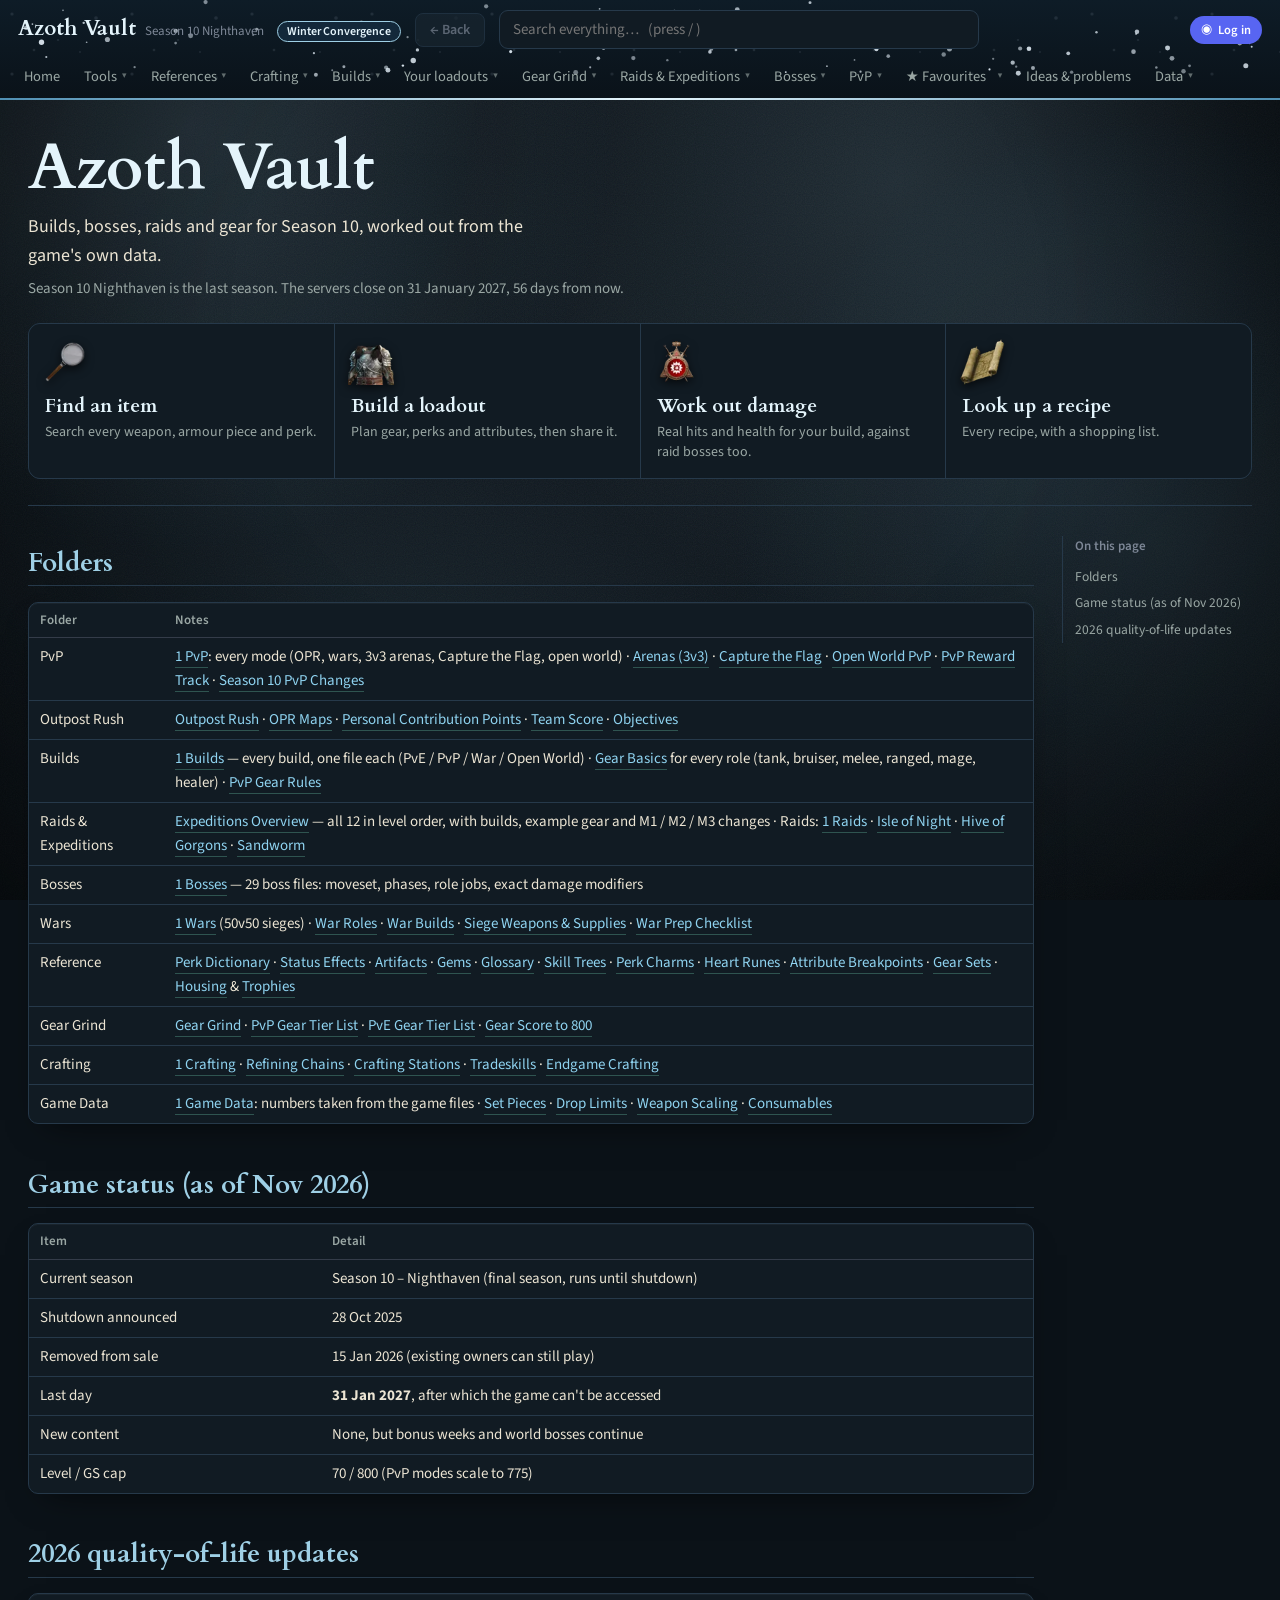
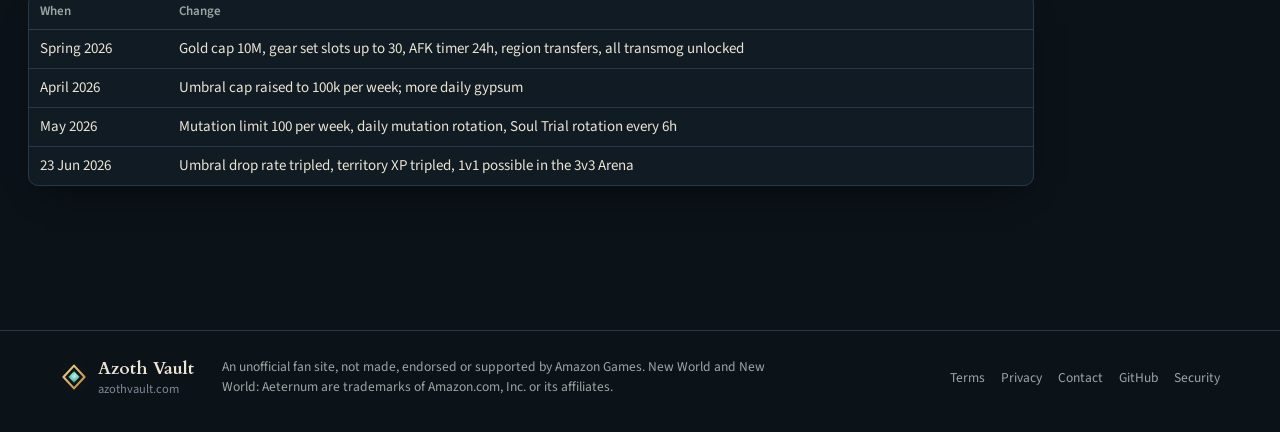
==== commit 9b17177e: "Update 2026-11-28 15:02" ====
--- a/index.html
+++ b/index.html
@@ -22,7 +22,7 @@
 <meta property="og:image:height" content="630">
 <meta property="og:image:alt" content="Azoth Vault: builds, bosses, crafting and gear for New World: Aeternum">
 <meta name="twitter:card" content="summary_large_image">
-<link rel="stylesheet" href="style.css?v=202611281444">
+<link rel="stylesheet" href="style.css?v=202611281502">
 <script>
 /* seasonal looks: change the dates here when the in-game events move (month-day, both days included) */
 window.NWSEASONS=[
@@ -57,5 +57,5 @@
   <nav aria-label="Site"><a href="terms.html">Terms</a><a href="privacy.html">Privacy</a><a href="mailto:contact@azothvault.com">Contact</a><a href="https://github.com/NoxieProxie/azothvault" rel="noopener">GitHub</a><a href="https://github.com/NoxieProxie/azothvault/security/policy" rel="noopener">Security</a></nav>
 </div></footer>
 <script>nwApplySeason()</script>
-<script src="app.js?v=202611281444"></script>
+<script src="app.js?v=202611281502"></script>
 </body></html>
--- a/style.css
+++ b/style.css
@@ -961,3 +961,23 @@
 .sitefoot nav{display:flex;flex-wrap:wrap;gap:6px 16px;justify-content:flex-end}
 .sitefoot nav a{color:var(--dim)}
 .sitefoot nav a:hover{color:var(--gold2)}
+
+/* admin tab bar: groups, rearrangeable */
+.admbar{display:grid;gap:8px;margin:6px 0 18px;padding:12px 14px;border:1px solid var(--line);border-radius:12px;background:rgba(0,0,0,.18)}
+.admgrp{display:grid;grid-template-columns:150px 1fr auto;align-items:start;gap:10px}
+.admglab{font-size:12.5px;color:var(--dim);padding-top:7px;font-weight:600}
+.admchips{display:flex;flex-wrap:wrap;gap:6px;min-height:32px;border-radius:9px;padding:1px}
+.admbar .chip{font-size:13px;padding:5px 12px}
+.admbar .chip.off{opacity:.6}
+.admtools{display:flex;justify-content:flex-end;align-items:center;gap:10px;flex-wrap:wrap;border-top:1px solid var(--line);padding-top:8px;margin-top:2px}
+.admbar.editing .admtools{justify-content:space-between}
+.admbar.editing .admchips{border:1px dashed var(--line);padding:4px}
+.admbar.editing .admchips.over{border-color:var(--gold);background:rgba(207,165,87,.08)}
+.admbar.editing .chip{cursor:grab}
+.admbar .chip.dragging{opacity:.4}
+.admgname{font:inherit;font-size:12.5px;font-weight:600;background:transparent;border:1px solid var(--line);border-radius:6px;color:var(--fg);padding:5px 7px;width:100%;box-sizing:border-box}
+.admgbtns{display:flex;gap:4px}
+.admx{margin-left:7px;opacity:.6;font-weight:700;padding:0 2px;border-radius:4px}
+.admx:hover{opacity:1;background:rgba(255,255,255,.12)}
+.admhid{border-top:1px dashed var(--line);padding-top:8px}
+@media (max-width:700px){ .admgrp{grid-template-columns:1fr} .admglab{padding-top:0} }
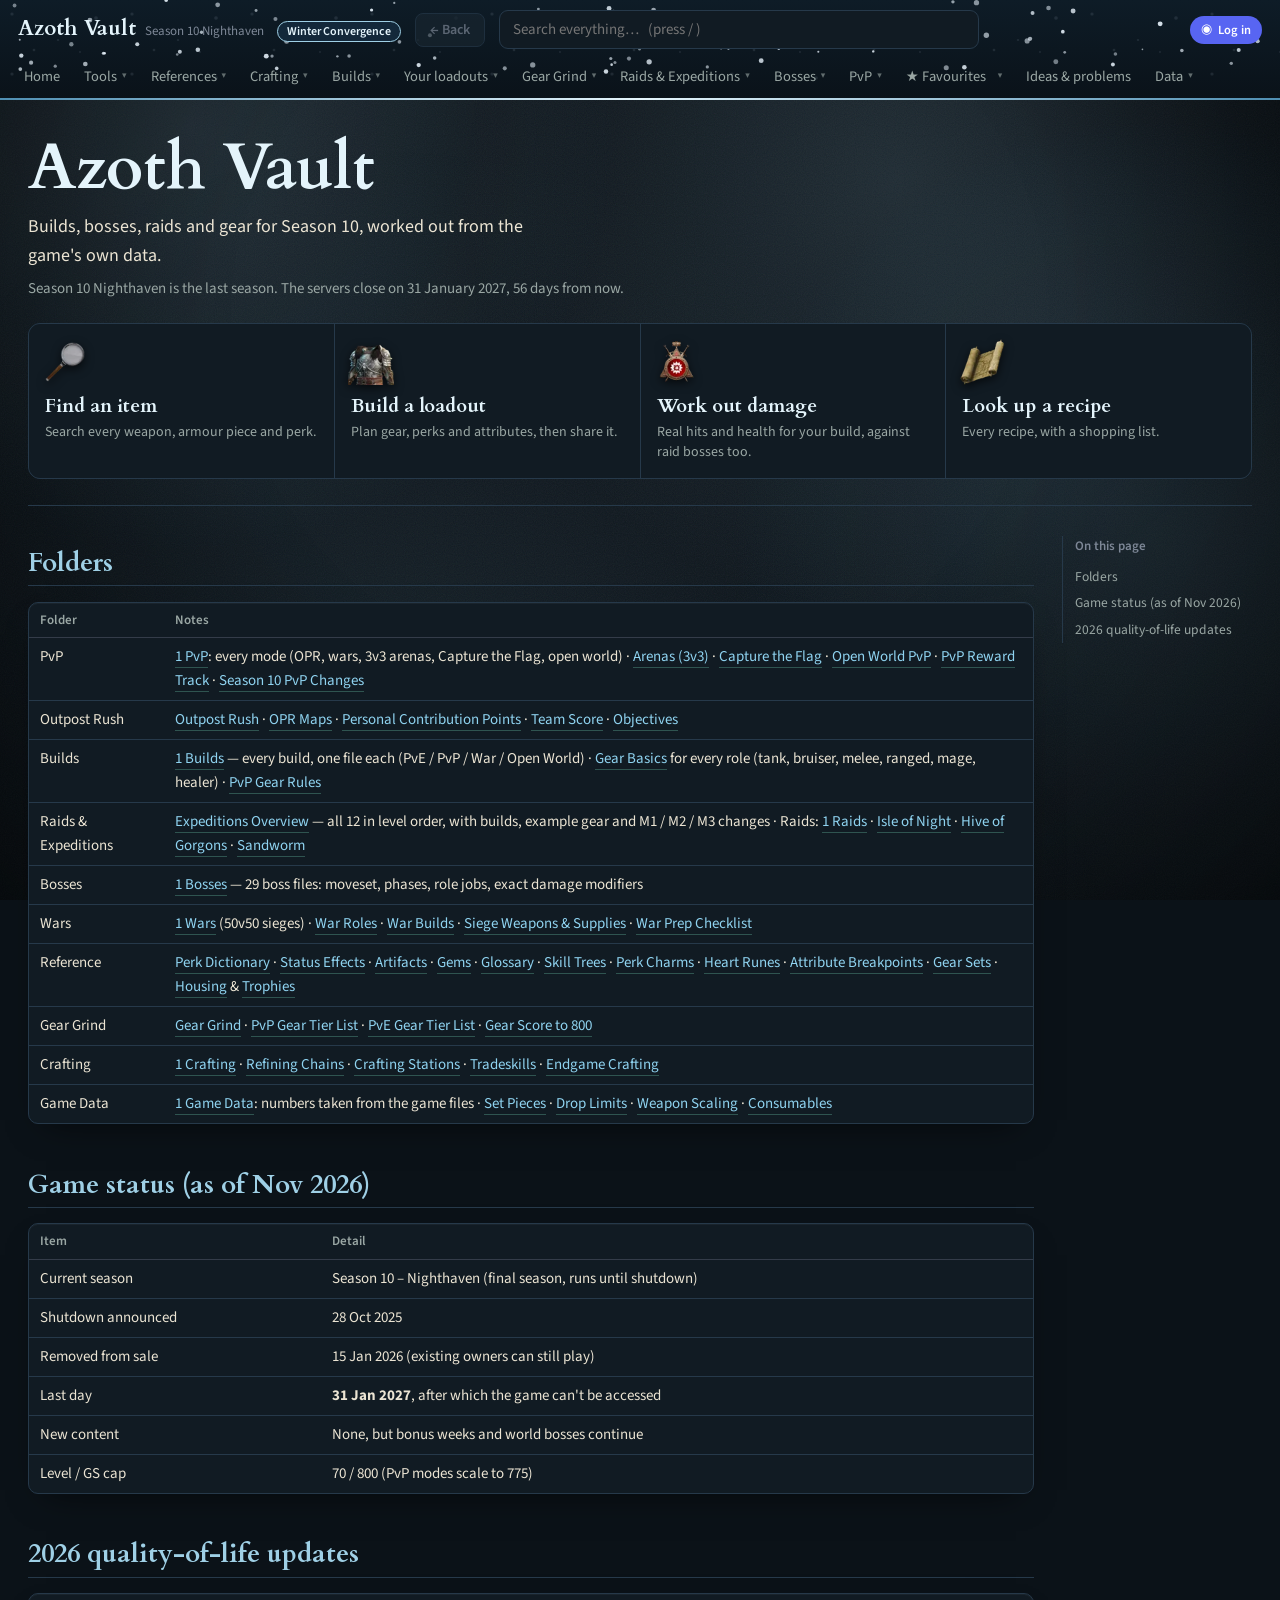
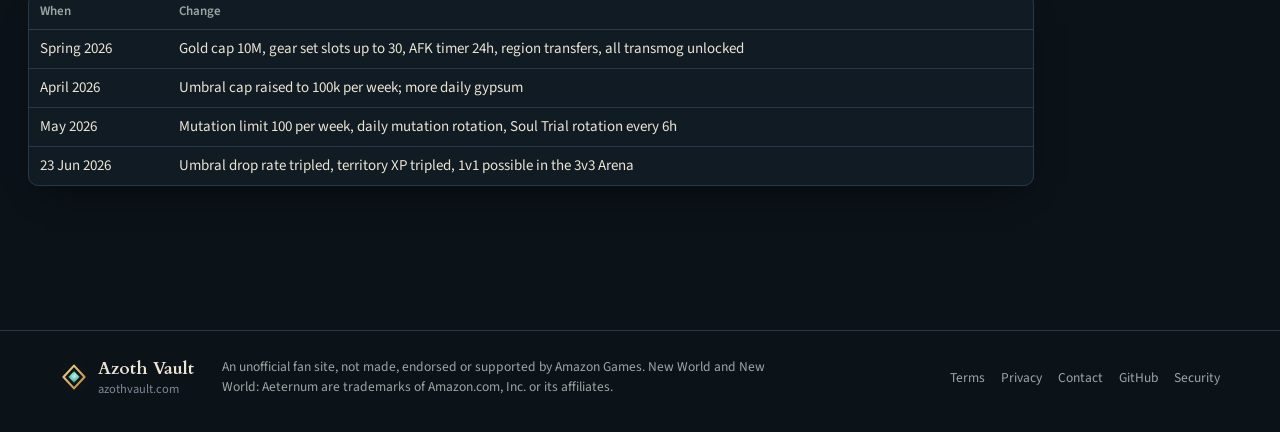
==== commit a051649c: "Update 2026-11-28 15:09" ====
--- a/index.html
+++ b/index.html
@@ -1,7 +1,11 @@
 <!DOCTYPE html>
 <html lang="en"><head>
 <meta charset="utf-8">
-<meta name="viewport" content="width=device-width,initial-scale=1">
+<meta name="viewport" content="width=device-width,initial-scale=1,viewport-fit=cover">
+<meta name="apple-mobile-web-app-capable" content="yes">
+<meta name="mobile-web-app-capable" content="yes">
+<meta name="apple-mobile-web-app-title" content="Azoth Vault">
+<meta name="format-detection" content="telephone=no">
 <meta name="nw-site" content="https://azothvault.com/">
 <script>(function(){var m=document.querySelector('meta[name="nw-site"]'),s=m&&m.content,h=location.hostname;if(s&&(/github\.io$/.test(h)||h==='project-azoth-vault.pages.dev'||h==='www.azothvault.com'))location.replace(s+location.hash);})();</script>
 <title>Azoth Vault: New World Season 10 builds, bosses and crafting</title>
@@ -22,7 +26,7 @@
 <meta property="og:image:height" content="630">
 <meta property="og:image:alt" content="Azoth Vault: builds, bosses, crafting and gear for New World: Aeternum">
 <meta name="twitter:card" content="summary_large_image">
-<link rel="stylesheet" href="style.css?v=202611281502">
+<link rel="stylesheet" href="style.css?v=202611281509">
 <script>
 /* seasonal looks: change the dates here when the in-game events move (month-day, both days included) */
 window.NWSEASONS=[
@@ -57,5 +61,5 @@
   <nav aria-label="Site"><a href="terms.html">Terms</a><a href="privacy.html">Privacy</a><a href="mailto:contact@azothvault.com">Contact</a><a href="https://github.com/NoxieProxie/azothvault" rel="noopener">GitHub</a><a href="https://github.com/NoxieProxie/azothvault/security/policy" rel="noopener">Security</a></nav>
 </div></footer>
 <script>nwApplySeason()</script>
-<script src="app.js?v=202611281502"></script>
+<script src="app.js?v=202611281509"></script>
 </body></html>
--- a/style.css
+++ b/style.css
@@ -73,7 +73,7 @@
 .chip:hover{color:var(--fg)}.chip.on{background:var(--gold);border-color:var(--gold);color:#201a0c;font-weight:600}
 .clear{margin-top:8px;background:none;border:1px solid var(--line);color:var(--dim);border-radius:6px;padding:4px 10px;font-size:12px;cursor:pointer}
 .count{color:var(--dim);font-size:12.5px;margin:8px 0}
-.cards{display:grid;grid-template-columns:repeat(auto-fill,minmax(290px,1fr));gap:12px}
+.cards{display:grid;grid-template-columns:repeat(auto-fill,minmax(min(290px,100%),1fr));gap:12px}
 .card,.hit{background:var(--bg2);border:1px solid var(--line);border-radius:10px;padding:13px 15px;cursor:pointer}
 .card:hover,.hit:hover{border-color:var(--gold);background:#1a1f28}
 .ct{color:var(--gold2);font-weight:600;font-size:15px;margin-bottom:4px}
@@ -138,7 +138,7 @@
 .presetbar select{background:var(--bg3);border:1px solid var(--line);color:var(--fg);border-radius:7px;padding:6px 9px;font:inherit;font-size:13.5px;min-width:240px}
 .loadnote{flex-basis:100%;color:var(--green);font-size:12.5px;margin-top:4px}
 .gearwrap{display:grid;grid-template-columns:minmax(0,1fr) 330px;gap:22px;align-items:start}
-.slots{display:grid;grid-template-columns:repeat(auto-fill,minmax(250px,1fr));gap:10px}
+.slots{display:grid;grid-template-columns:repeat(auto-fill,minmax(min(250px,100%),1fr));gap:10px}
 .slot{background:var(--bg2);border:1px solid var(--line);border-radius:10px;padding:10px 12px;display:flex;flex-direction:column;gap:6px}
 .slot.wide{flex-direction:row;flex-wrap:wrap;align-items:center}
 .slot .sh{color:var(--gold);font-weight:600;font-size:13px;text-transform:uppercase;letter-spacing:.05em}
@@ -306,7 +306,7 @@
 @media (max-width:700px){ .acctnb .acn{display:none} }
 
 /* Loadout builder top bar: same cards as the weapon slots */
-.lobar{grid-template-columns:repeat(auto-fill,minmax(320px,1fr));margin:14px 0 6px}
+.lobar{grid-template-columns:repeat(auto-fill,minmax(min(320px,100%),1fr));margin:14px 0 6px}
 .lcard{gap:9px}
 .lof{display:flex;flex-direction:column;gap:4px}
 .lof>span{color:var(--dim);font-size:11px;text-transform:uppercase;letter-spacing:.05em}
@@ -368,7 +368,7 @@
 .crtog{background:none;border:none;color:var(--gold);cursor:pointer;width:18px;padding:0;font-size:13px}.crtog.sp{display:inline-block}
 .crq{color:var(--gold2);font-weight:600;min-width:52px;text-align:right}
 .crn{font-weight:500}
-.crshop{display:grid;grid-template-columns:repeat(auto-fill,minmax(300px,1fr));gap:6px 14px;align-items:start}
+.crshop{display:grid;grid-template-columns:repeat(auto-fill,minmax(min(300px,100%),1fr));gap:6px 14px;align-items:start}
 .crw{flex-basis:100%;padding-left:32px;margin-top:-4px;font-size:11.5px;line-height:1.35;color:var(--dim)}
 .crcur{display:inline-flex;align-items:center;justify-content:center;color:#8fd3ff;background:#1a2433;border-radius:6px}
 
@@ -564,7 +564,7 @@
 td .iic,li .iic{width:22px;height:22px;margin-right:6px;border-radius:5px}
 
 /* ---- trophy planner ---- */
-.thouses{display:grid;grid-template-columns:repeat(auto-fit,minmax(300px,1fr));gap:14px;margin:14px 0}
+.thouses{display:grid;grid-template-columns:repeat(auto-fit,minmax(min(300px,100%),1fr));gap:14px;margin:14px 0}
 .thouse h2{margin-top:.1em}
 .tslot{display:flex;gap:10px;align-items:flex-start;padding:7px 0;border-top:1px solid #232a35}
 .tslot:first-of-type{border-top:0}
@@ -730,7 +730,7 @@
 .edadd{max-width:620px;margin-top:14px}
 .edpvart{max-height:70vh;overflow:auto}
 .edai{display:flex;gap:10px;align-items:center;flex-wrap:wrap;margin:4px 0 8px}
-.edroles{display:grid;grid-template-columns:repeat(auto-fill,minmax(330px,1fr));gap:12px}
+.edroles{display:grid;grid-template-columns:repeat(auto-fill,minmax(min(330px,100%),1fr));gap:12px}
 .edrolecard{display:grid;gap:8px;align-content:start}
 .edrchead{display:flex;gap:8px;align-items:center}
 .edrchead .pk{font:700 16px var(--serif);color:var(--gold2);flex:1}
@@ -893,7 +893,7 @@
 .tsband{white-space:nowrap;font-variant-numeric:tabular-nums;color:var(--gold)}
 .tsrec,.tsnode{display:inline-flex;align-items:center;gap:7px}
 .tssum{display:flex;flex-wrap:wrap;gap:18px;align-items:flex-start;margin:12px 0;font-size:15px}
-.tsshop{display:grid;grid-template-columns:repeat(auto-fill,minmax(200px,1fr));gap:4px 12px;flex:1;min-width:260px}
+.tsshop{display:grid;grid-template-columns:repeat(auto-fill,minmax(min(200px,100%),1fr));gap:4px 12px;flex:1;min-width:260px}
 .tsshop .fl{grid-column:1/-1}
 .tsshop .crrow{flex-wrap:nowrap;min-height:26px}
 .tsshop .crrow .crn{white-space:normal}
@@ -902,7 +902,7 @@
 .tsshop .fl{white-space:nowrap}
 
 /* Admin -> Security */
-.secgrid{display:grid;grid-template-columns:repeat(auto-fit,minmax(380px,1fr));gap:14px;margin-bottom:14px}
+.secgrid{display:grid;grid-template-columns:repeat(auto-fit,minmax(min(380px,100%),1fr));gap:14px;margin-bottom:14px}
 .secbox h3{display:flex;align-items:center;gap:10px;margin:0 0 6px}
 .secsum{font-size:12px;font-weight:600;border-radius:999px;padding:1px 9px;border:1px solid}
 .secsum.ok{color:var(--green);border-color:var(--green)}.secsum.warn{color:var(--gold);border-color:var(--gold)}.secsum.bad{color:var(--red);border-color:var(--red)}
@@ -981,3 +981,54 @@
 .admx:hover{opacity:1;background:rgba(255,255,255,.12)}
 .admhid{border-top:1px dashed var(--line);padding-top:8px}
 @media (max-width:700px){ .admgrp{grid-template-columns:1fr} .admglab{padding-top:0} }
+
+/* ================= phones and small tablets ================= */
+#navbtn{display:none}
+.taptip{position:fixed;z-index:200;max-width:min(320px,calc(100vw - 24px));background:#1a2226;border:1px solid var(--gold);color:var(--fg);
+  font-size:13.5px;line-height:1.4;padding:8px 11px;border-radius:9px;box-shadow:0 10px 28px #000a;white-space:pre-line;pointer-events:none}
+@media (max-width:900px){
+  .tw{-webkit-overflow-scrolling:touch}
+  .tsshop{min-width:0}
+}
+@media (max-width:900px){
+  header{padding-left:env(safe-area-inset-left);padding-right:env(safe-area-inset-right)}
+  header .bar1{display:grid;grid-template-columns:1fr auto auto auto;gap:8px;align-items:center;padding:8px 12px}
+  header .brand{font-size:21px;white-space:nowrap;overflow:hidden;text-overflow:ellipsis;min-width:0}
+  header .brand small{display:none}
+  #q{grid-column:1/-1;order:9;width:100%;max-width:none;box-sizing:border-box;min-width:0}
+  #back{padding:7px 10px}
+  #navbtn{display:inline-flex;align-items:center;gap:7px;background:#1d2330;border:1px solid var(--line);color:var(--fg);font:inherit;font-size:15px;
+    padding:7px 12px;border-radius:9px;cursor:pointer}
+  #navbtn .bars{width:16px;height:2px;background:currentColor;position:relative;border-radius:2px}
+  #navbtn .bars::before,#navbtn .bars::after{content:"";position:absolute;left:0;width:16px;height:2px;background:currentColor;border-radius:2px}
+  #navbtn .bars::before{top:-5px} #navbtn .bars::after{top:5px}
+  body.navopen #navbtn{border-color:var(--gold);color:var(--gold2)}
+  /* the menu: hidden until the Menu button opens it, then one tidy list with each section opening in place */
+  #topnav{display:none}
+  body.navopen #topnav{display:flex;flex-direction:column;align-items:stretch;flex-wrap:nowrap;overflow-x:hidden;overflow-y:auto;
+    max-height:calc(100dvh - var(--hdr0,120px));padding:2px 12px calc(14px + env(safe-area-inset-bottom));gap:0;overscroll-behavior:contain}
+  body.navopen #topnav .tabw{display:block}
+  body.navopen #topnav .drop{width:100%}
+  body.navopen #topnav .nb{display:flex;width:100%;justify-content:space-between;align-items:center;text-align:left;font-size:16px;padding:13px 4px;
+    border-bottom:1px solid var(--line);border-radius:0}
+  body.navopen #topnav .drop.open>.nb{border-bottom-color:var(--gold)}
+  body.navopen #topnav .menu{position:static;max-height:none;min-width:0;max-width:none;margin:6px 0 10px;box-shadow:none;border-radius:10px}
+  body.navopen #topnav .dragtip,body.navopen #topnav #gearbtn{display:none}
+  body.navopen main,body.navopen .sitefoot{display:none}
+  /* filters: the label sits above its chips instead of eating a column */
+  .frow{gap:6px}
+  .frow>.fl{width:auto;flex-basis:100%;margin-top:4px}
+  .tsgrp{flex-direction:column;gap:4px}
+  .tsgrp>.fl{min-width:0;padding-top:0}
+  .tsshop{grid-template-columns:1fr}
+  .tsshop .fl{white-space:normal}
+  /* comfortable taps */
+  .chip,.mini,button.nb{min-height:36px}
+  .sitefoot{padding-bottom:calc(20px + env(safe-area-inset-bottom))}
+  main{padding-left:max(14px,env(safe-area-inset-left));padding-right:max(14px,env(safe-area-inset-right))}
+  #toast{bottom:calc(20px + env(safe-area-inset-bottom))}
+}
+/* iPhone and iPad zoom into any text box under 16px; stop that on touch screens */
+@media (pointer:coarse){
+  input:not([type=checkbox]):not([type=radio]):not([type=range]),select,textarea{font-size:16px!important}
+}
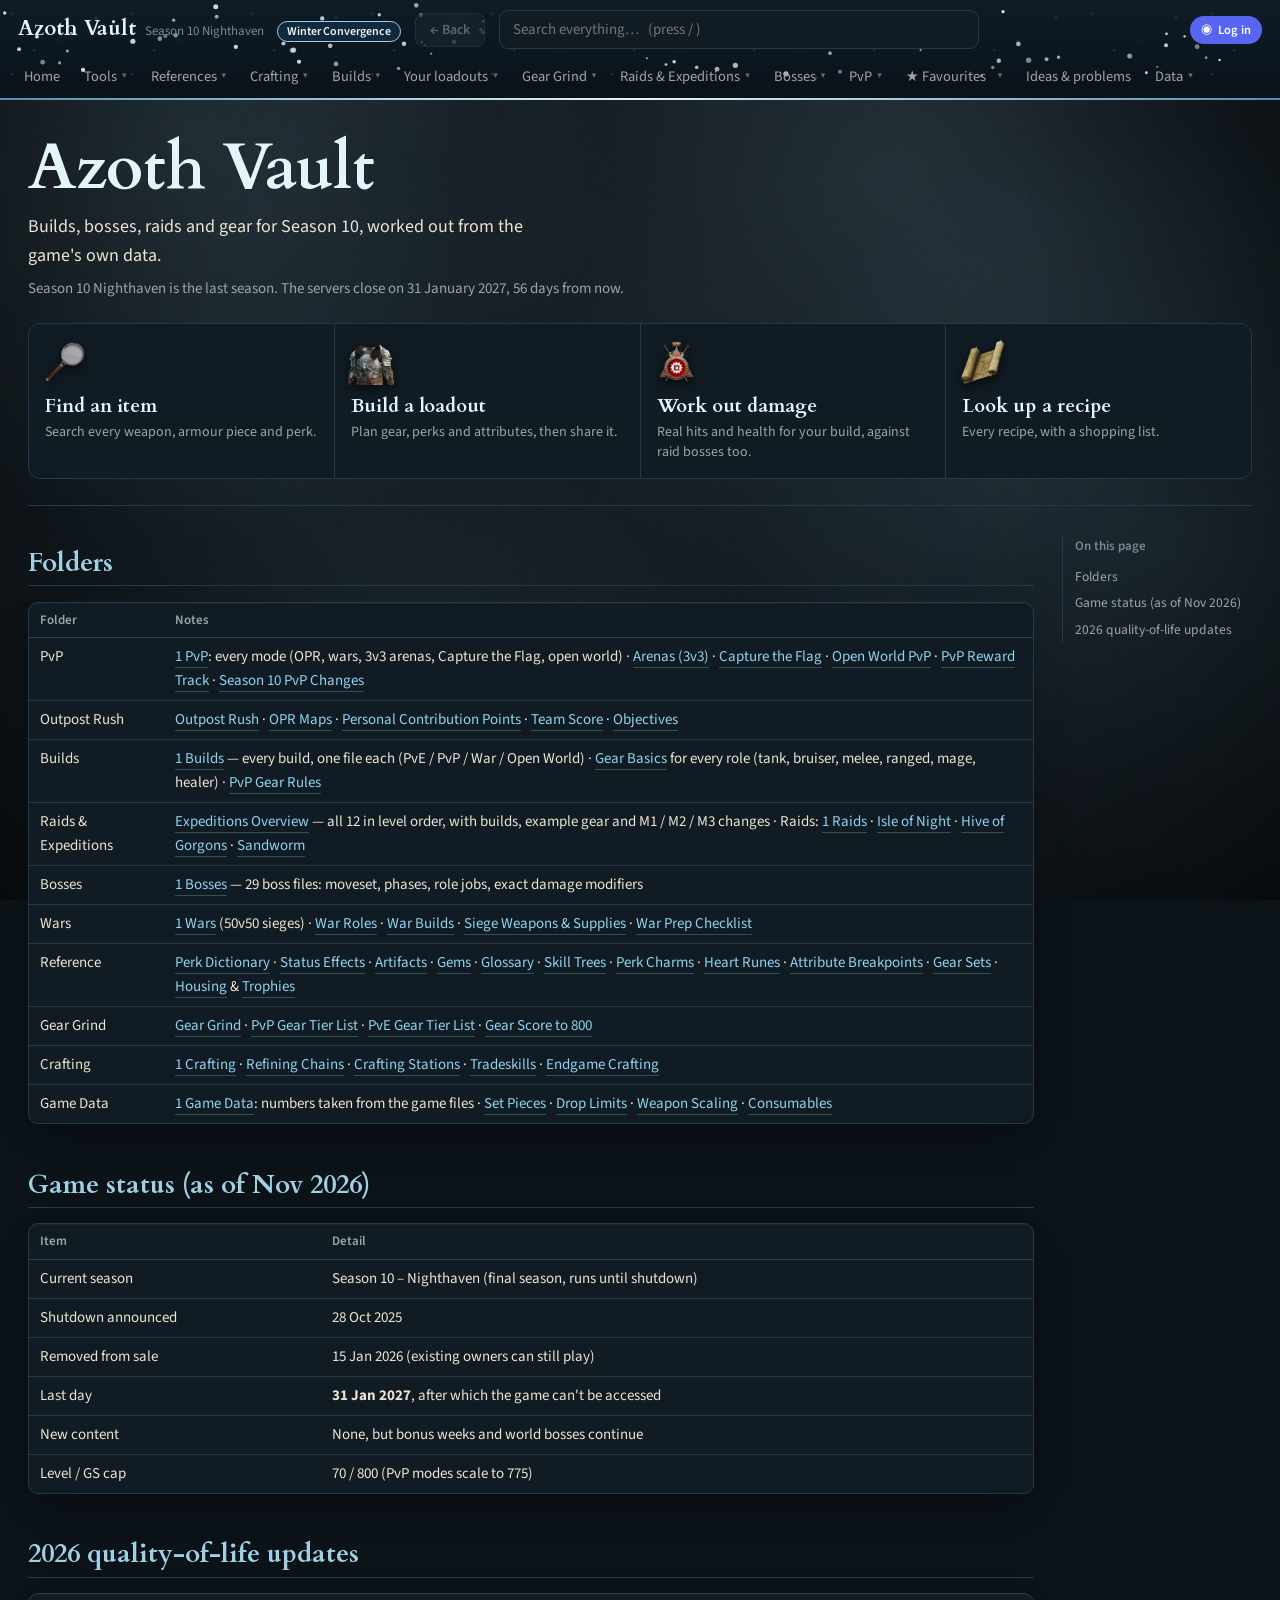
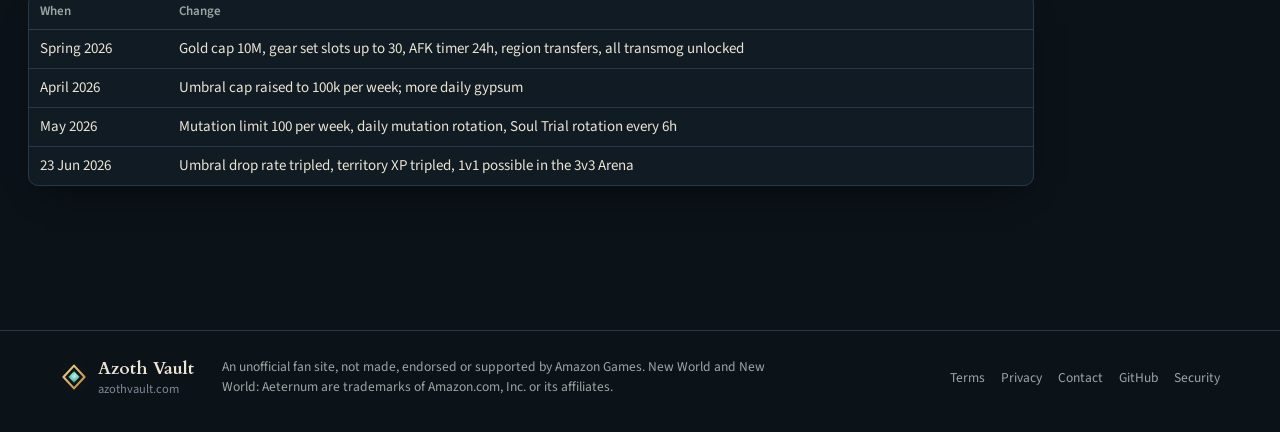
==== commit bfba645b: "Update 2026-11-28 15:31" ====
--- a/index.html
+++ b/index.html
@@ -26,7 +26,7 @@
 <meta property="og:image:height" content="630">
 <meta property="og:image:alt" content="Azoth Vault: builds, bosses, crafting and gear for New World: Aeternum">
 <meta name="twitter:card" content="summary_large_image">
-<link rel="stylesheet" href="style.css?v=202611281509">
+<link rel="stylesheet" href="style.css?v=202611281531">
 <script>
 /* seasonal looks: change the dates here when the in-game events move (month-day, both days included) */
 window.NWSEASONS=[
@@ -61,5 +61,5 @@
   <nav aria-label="Site"><a href="terms.html">Terms</a><a href="privacy.html">Privacy</a><a href="mailto:contact@azothvault.com">Contact</a><a href="https://github.com/NoxieProxie/azothvault" rel="noopener">GitHub</a><a href="https://github.com/NoxieProxie/azothvault/security/policy" rel="noopener">Security</a></nav>
 </div></footer>
 <script>nwApplySeason()</script>
-<script src="app.js?v=202611281509"></script>
+<script src="app.js?v=202611281531"></script>
 </body></html>
--- a/style.css
+++ b/style.css
@@ -1032,3 +1032,11 @@
 @media (pointer:coarse){
   input:not([type=checkbox]):not([type=radio]):not([type=range]),select,textarea{font-size:16px!important}
 }
+
+/* Your loadouts -> Post to your own Discord */
+.hookcard .small{margin:4px 0 8px}
+.hookon{display:flex;align-items:center;gap:8px;flex-wrap:wrap;margin:4px 0}
+.hookdot{width:9px;height:9px;border-radius:50%;background:#5fbf6a;box-shadow:0 0 0 3px rgba(95,191,106,.2)}
+.hookhow{margin:4px 0 10px;font-size:13.5px}
+.hookhow summary{cursor:pointer;color:var(--gold2)}
+.hookhow ol{margin:8px 0 4px 18px;padding:0;line-height:1.5}
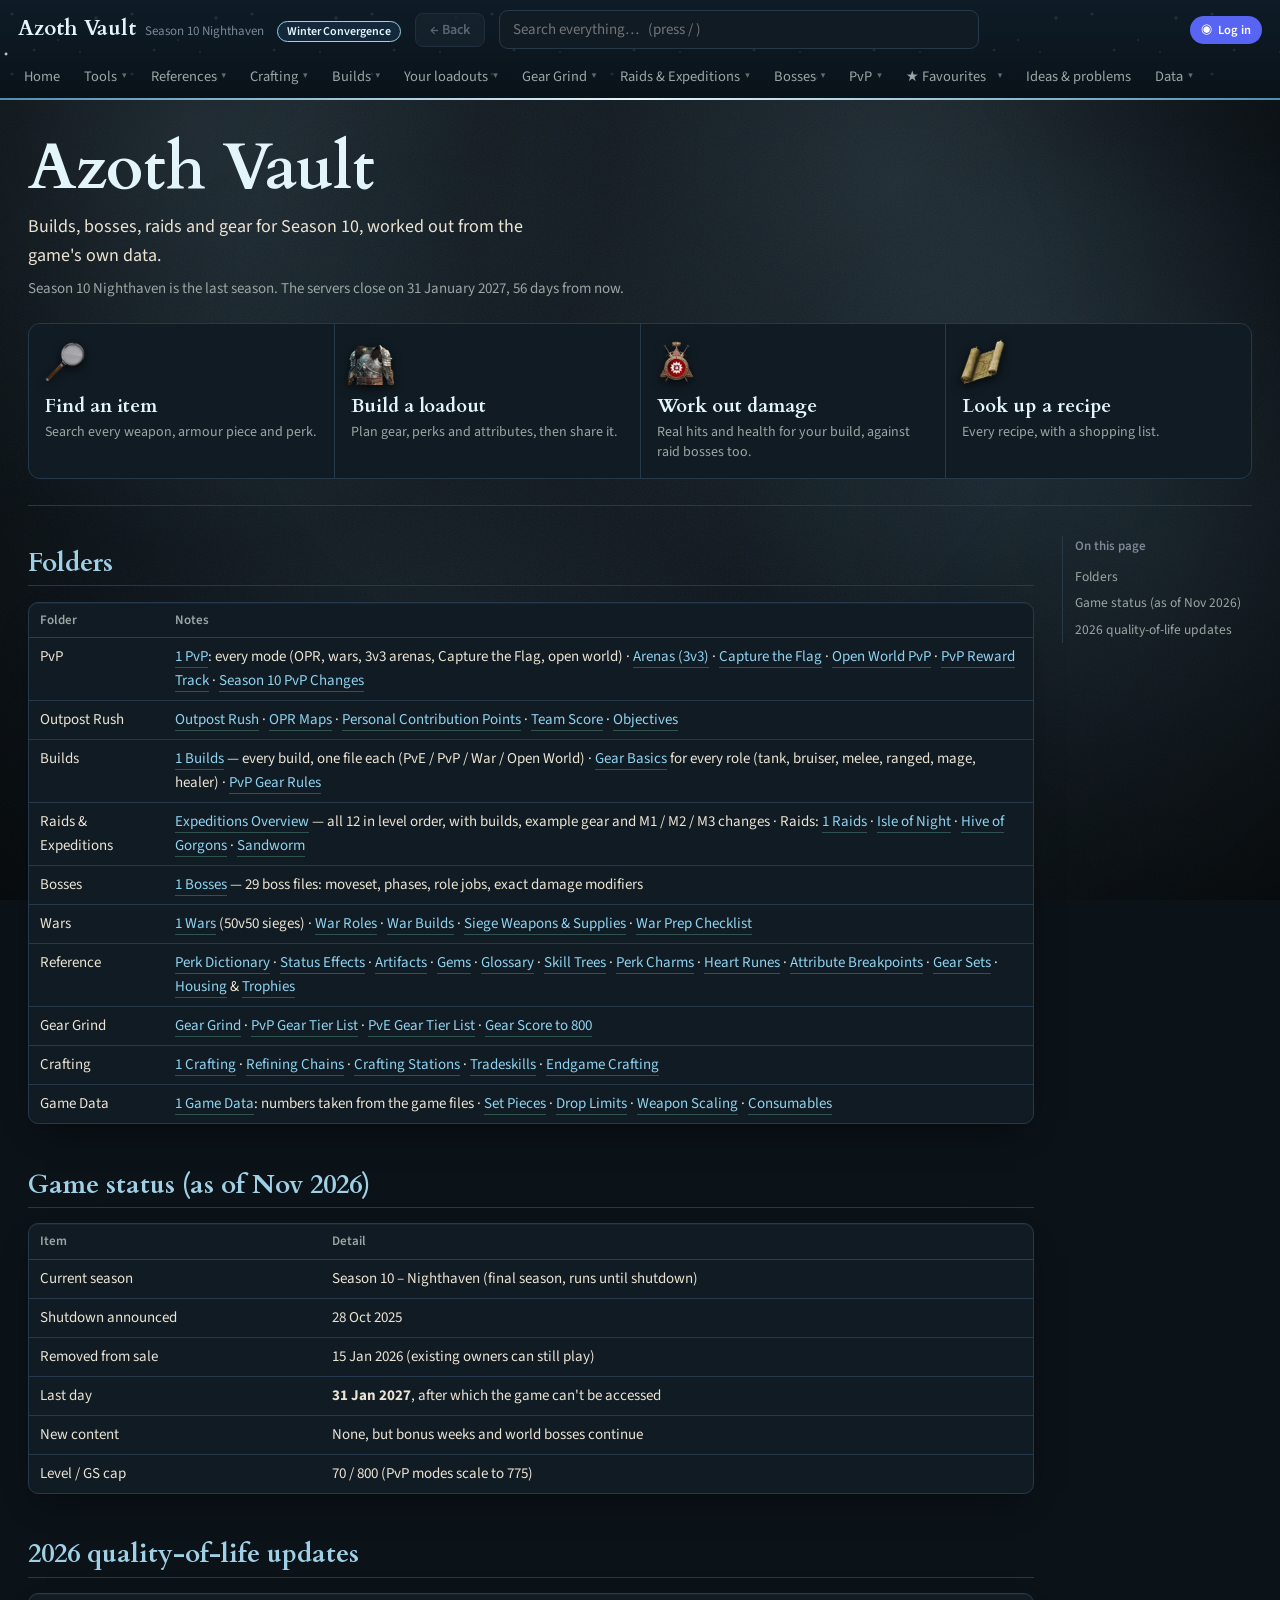
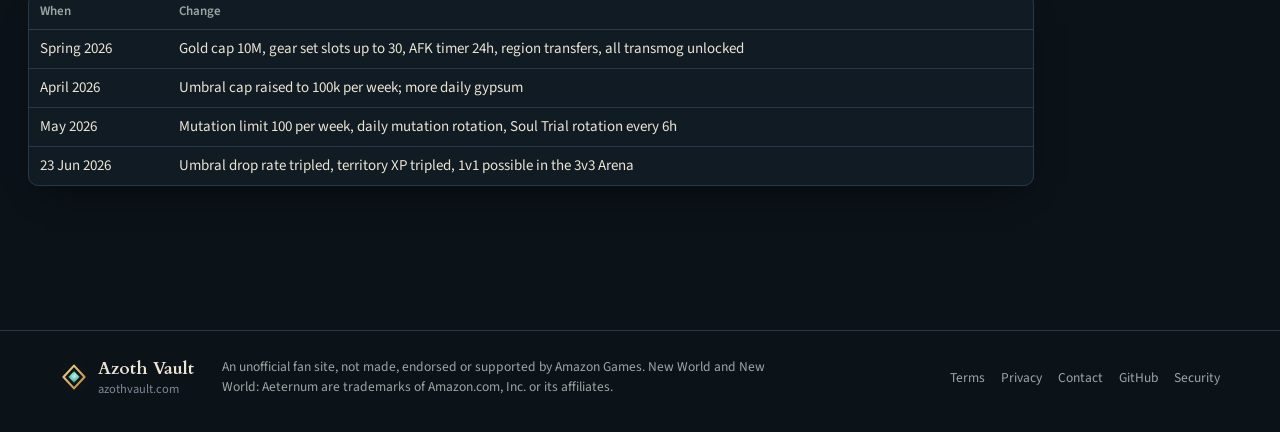
==== commit cb3095a2: "Update 2026-11-28 15:32" ====
--- a/index.html
+++ b/index.html
@@ -26,7 +26,7 @@
 <meta property="og:image:height" content="630">
 <meta property="og:image:alt" content="Azoth Vault: builds, bosses, crafting and gear for New World: Aeternum">
 <meta name="twitter:card" content="summary_large_image">
-<link rel="stylesheet" href="style.css?v=202611281531">
+<link rel="stylesheet" href="style.css?v=202611281532">
 <script>
 /* seasonal looks: change the dates here when the in-game events move (month-day, both days included) */
 window.NWSEASONS=[
@@ -61,5 +61,5 @@
   <nav aria-label="Site"><a href="terms.html">Terms</a><a href="privacy.html">Privacy</a><a href="mailto:contact@azothvault.com">Contact</a><a href="https://github.com/NoxieProxie/azothvault" rel="noopener">GitHub</a><a href="https://github.com/NoxieProxie/azothvault/security/policy" rel="noopener">Security</a></nav>
 </div></footer>
 <script>nwApplySeason()</script>
-<script src="app.js?v=202611281531"></script>
+<script src="app.js?v=202611281532"></script>
 </body></html>
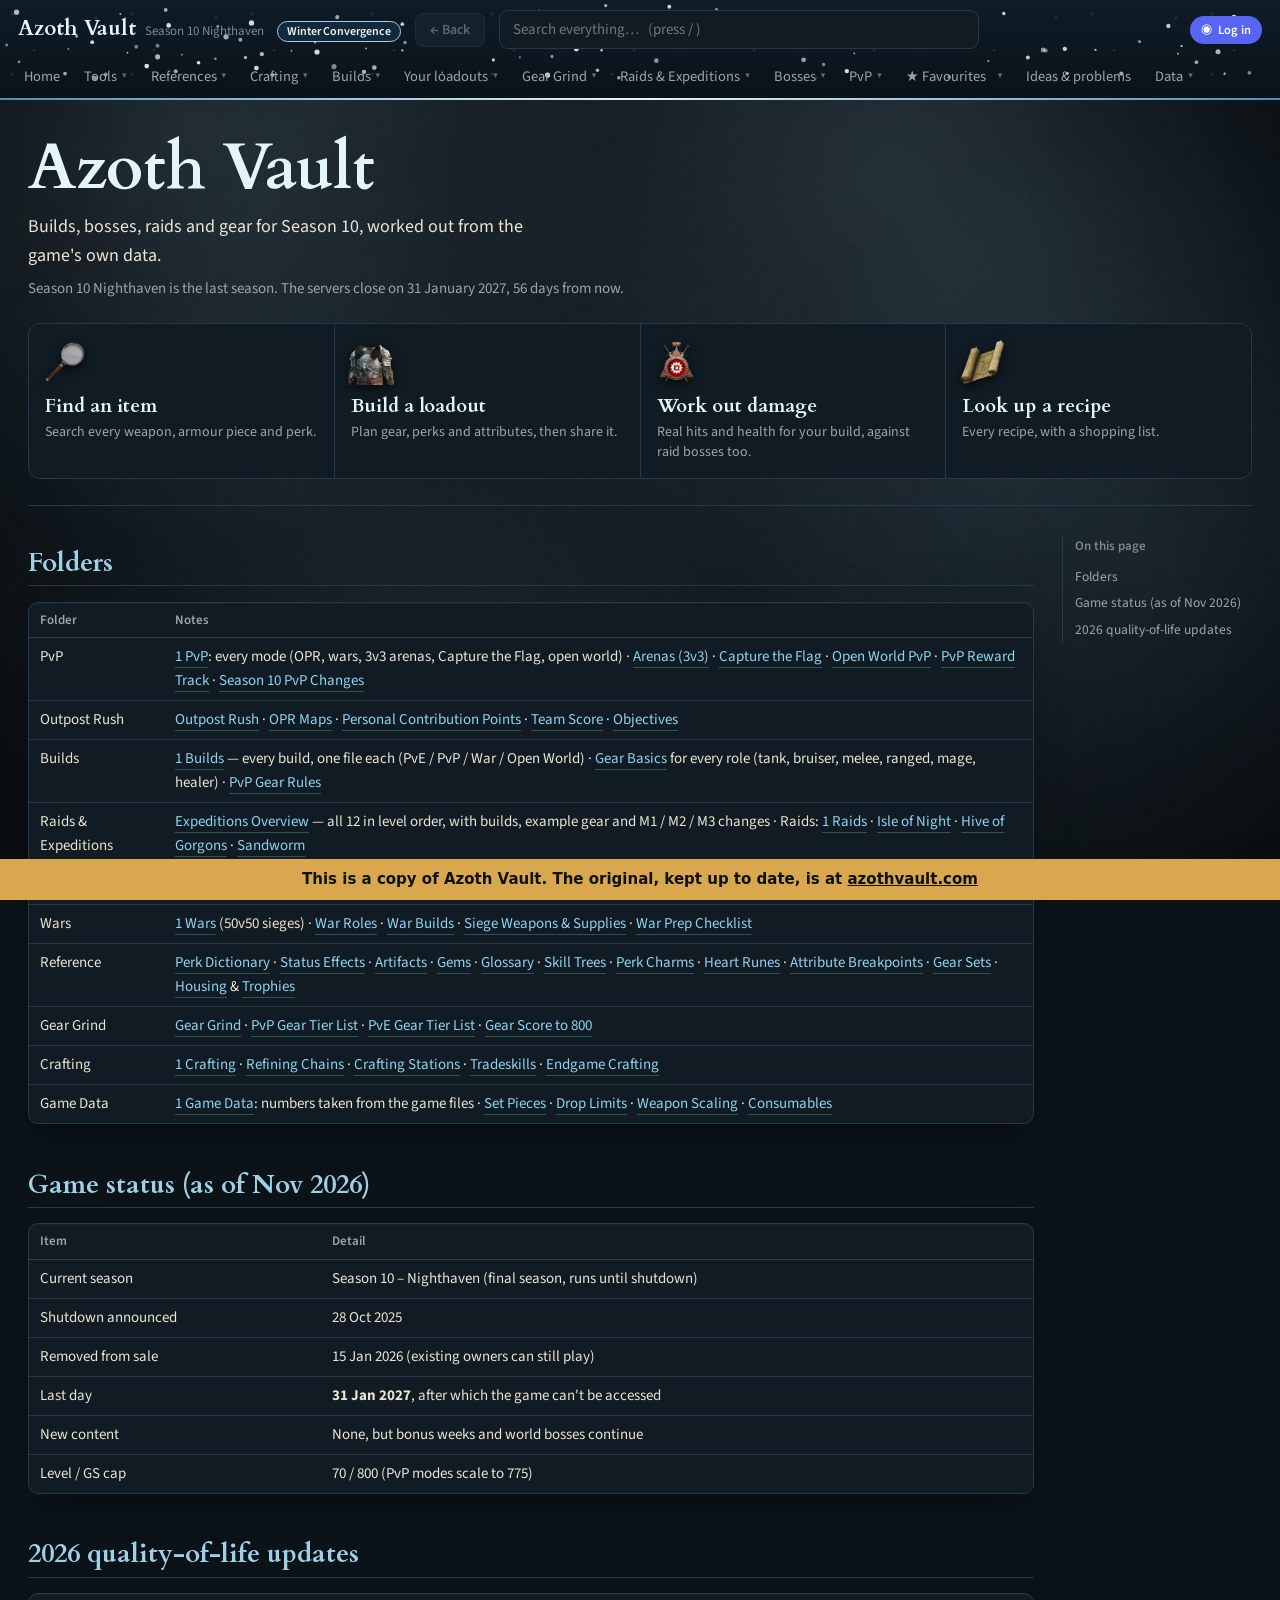
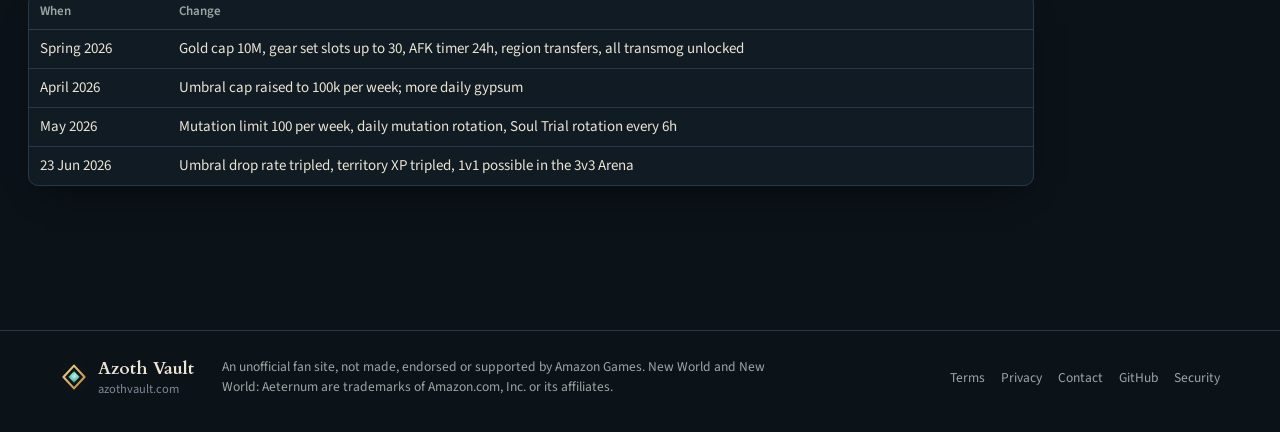
==== commit c0cd61e8: "Update 2026-11-28 15:39" ====
--- a/index.html
+++ b/index.html
@@ -1,6 +1,9 @@
 <!DOCTYPE html>
 <html lang="en"><head>
 <meta charset="utf-8">
+<!-- Azoth Vault · https://azothvault.com · © 2026 NoxieProxie. All rights reserved. azv-2ue53jgfm6 -->
+<meta name="author" content="NoxieProxie">
+<meta name="copyright" content="© 2026 Azoth Vault (azothvault.com). All rights reserved.">
 <meta name="viewport" content="width=device-width,initial-scale=1,viewport-fit=cover">
 <meta name="apple-mobile-web-app-capable" content="yes">
 <meta name="mobile-web-app-capable" content="yes">
@@ -26,7 +29,7 @@
 <meta property="og:image:height" content="630">
 <meta property="og:image:alt" content="Azoth Vault: builds, bosses, crafting and gear for New World: Aeternum">
 <meta name="twitter:card" content="summary_large_image">
-<link rel="stylesheet" href="style.css?v=202611281532">
+<link rel="stylesheet" href="style.css?v=202611281539">
 <script>
 /* seasonal looks: change the dates here when the in-game events move (month-day, both days included) */
 window.NWSEASONS=[
@@ -61,5 +64,5 @@
   <nav aria-label="Site"><a href="terms.html">Terms</a><a href="privacy.html">Privacy</a><a href="mailto:contact@azothvault.com">Contact</a><a href="https://github.com/NoxieProxie/azothvault" rel="noopener">GitHub</a><a href="https://github.com/NoxieProxie/azothvault/security/policy" rel="noopener">Security</a></nav>
 </div></footer>
 <script>nwApplySeason()</script>
-<script src="app.js?v=202611281532"></script>
+<script src="app.js?v=202611281539"></script>
 </body></html>
--- a/style.css
+++ b/style.css
@@ -1,5 +1,6 @@
+/* Azoth Vault (https://azothvault.com) · © 2026 NoxieProxie. All rights reserved. azv-2ue53jgfm6 */
 *{box-sizing:border-box}
-:root{--bg:#0f1115;--bg2:#161a21;--bg3:#1d222b;--line:#2a313d;--fg:#e6e9ef;--dim:#99a2b2;
+:root{--azv:"azv-2ue53jgfm6";--bg:#0f1115;--bg2:#161a21;--bg3:#1d222b;--line:#2a313d;--fg:#e6e9ef;--dim:#99a2b2;
 --gold:#d9a84e;--gold2:#f0c878;--blue:#6fa8dc;--red:#d9705e;--green:#7fbf7f}
 html,body{margin:0;background:var(--bg);color:var(--fg);font:15px/1.6 "Segoe UI",system-ui,-apple-system,sans-serif}
 a{color:var(--blue);text-decoration:none}a:hover{text-decoration:underline}
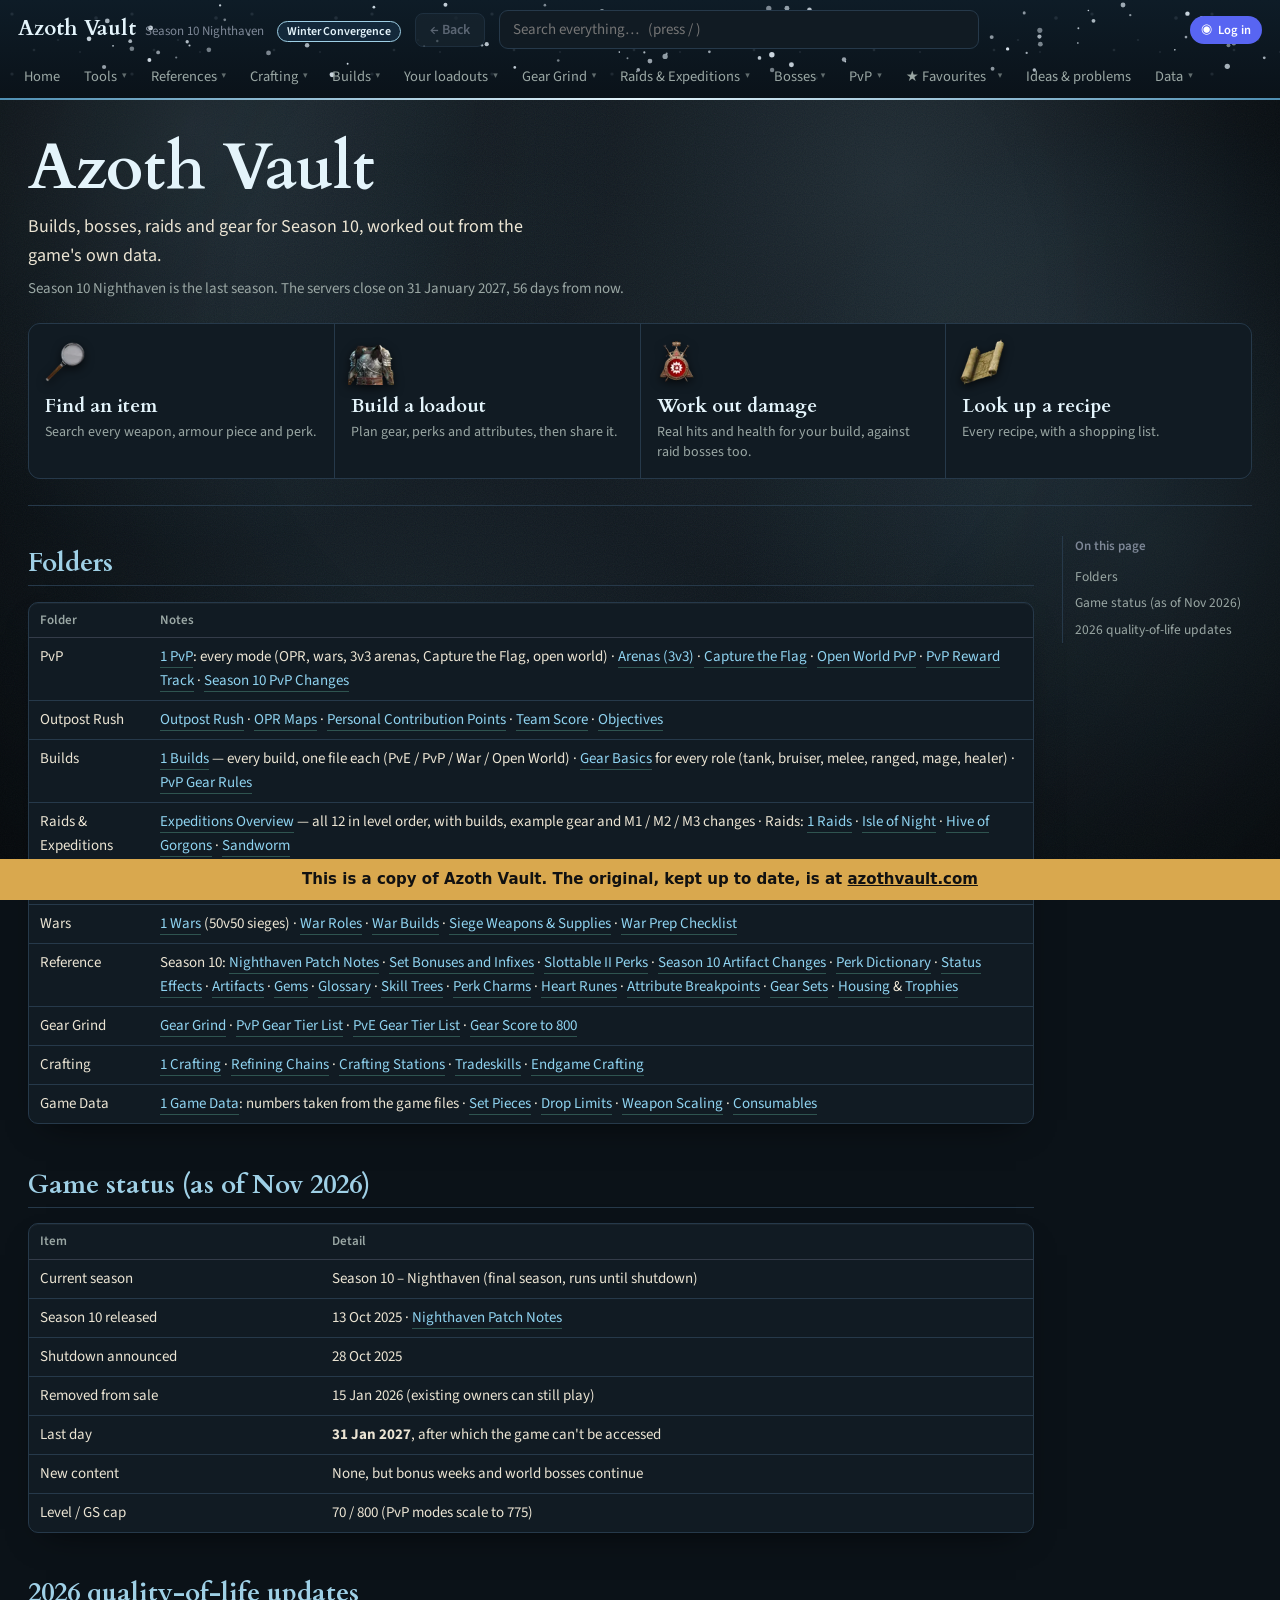
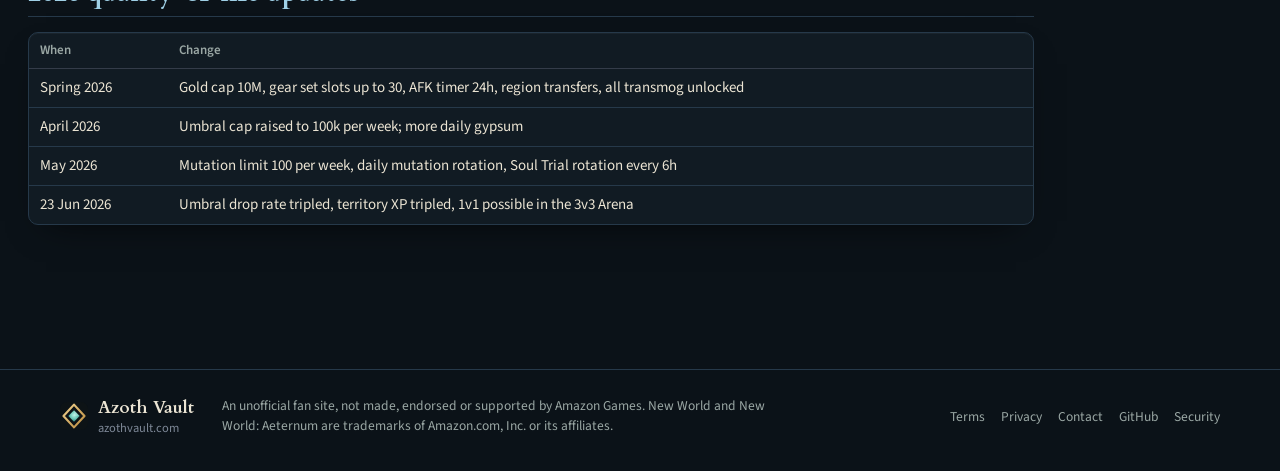
==== commit f3e41e3e: "Update 2026-11-28 16:14" ====
--- a/index.html
+++ b/index.html
@@ -29,7 +29,7 @@
 <meta property="og:image:height" content="630">
 <meta property="og:image:alt" content="Azoth Vault: builds, bosses, crafting and gear for New World: Aeternum">
 <meta name="twitter:card" content="summary_large_image">
-<link rel="stylesheet" href="style.css?v=202611281539">
+<link rel="stylesheet" href="style.css?v=202611281614">
 <script>
 /* seasonal looks: change the dates here when the in-game events move (month-day, both days included) */
 window.NWSEASONS=[
@@ -64,5 +64,5 @@
   <nav aria-label="Site"><a href="terms.html">Terms</a><a href="privacy.html">Privacy</a><a href="mailto:contact@azothvault.com">Contact</a><a href="https://github.com/NoxieProxie/azothvault" rel="noopener">GitHub</a><a href="https://github.com/NoxieProxie/azothvault/security/policy" rel="noopener">Security</a></nav>
 </div></footer>
 <script>nwApplySeason()</script>
-<script src="app.js?v=202611281539"></script>
+<script src="app.js?v=202611281614"></script>
 </body></html>
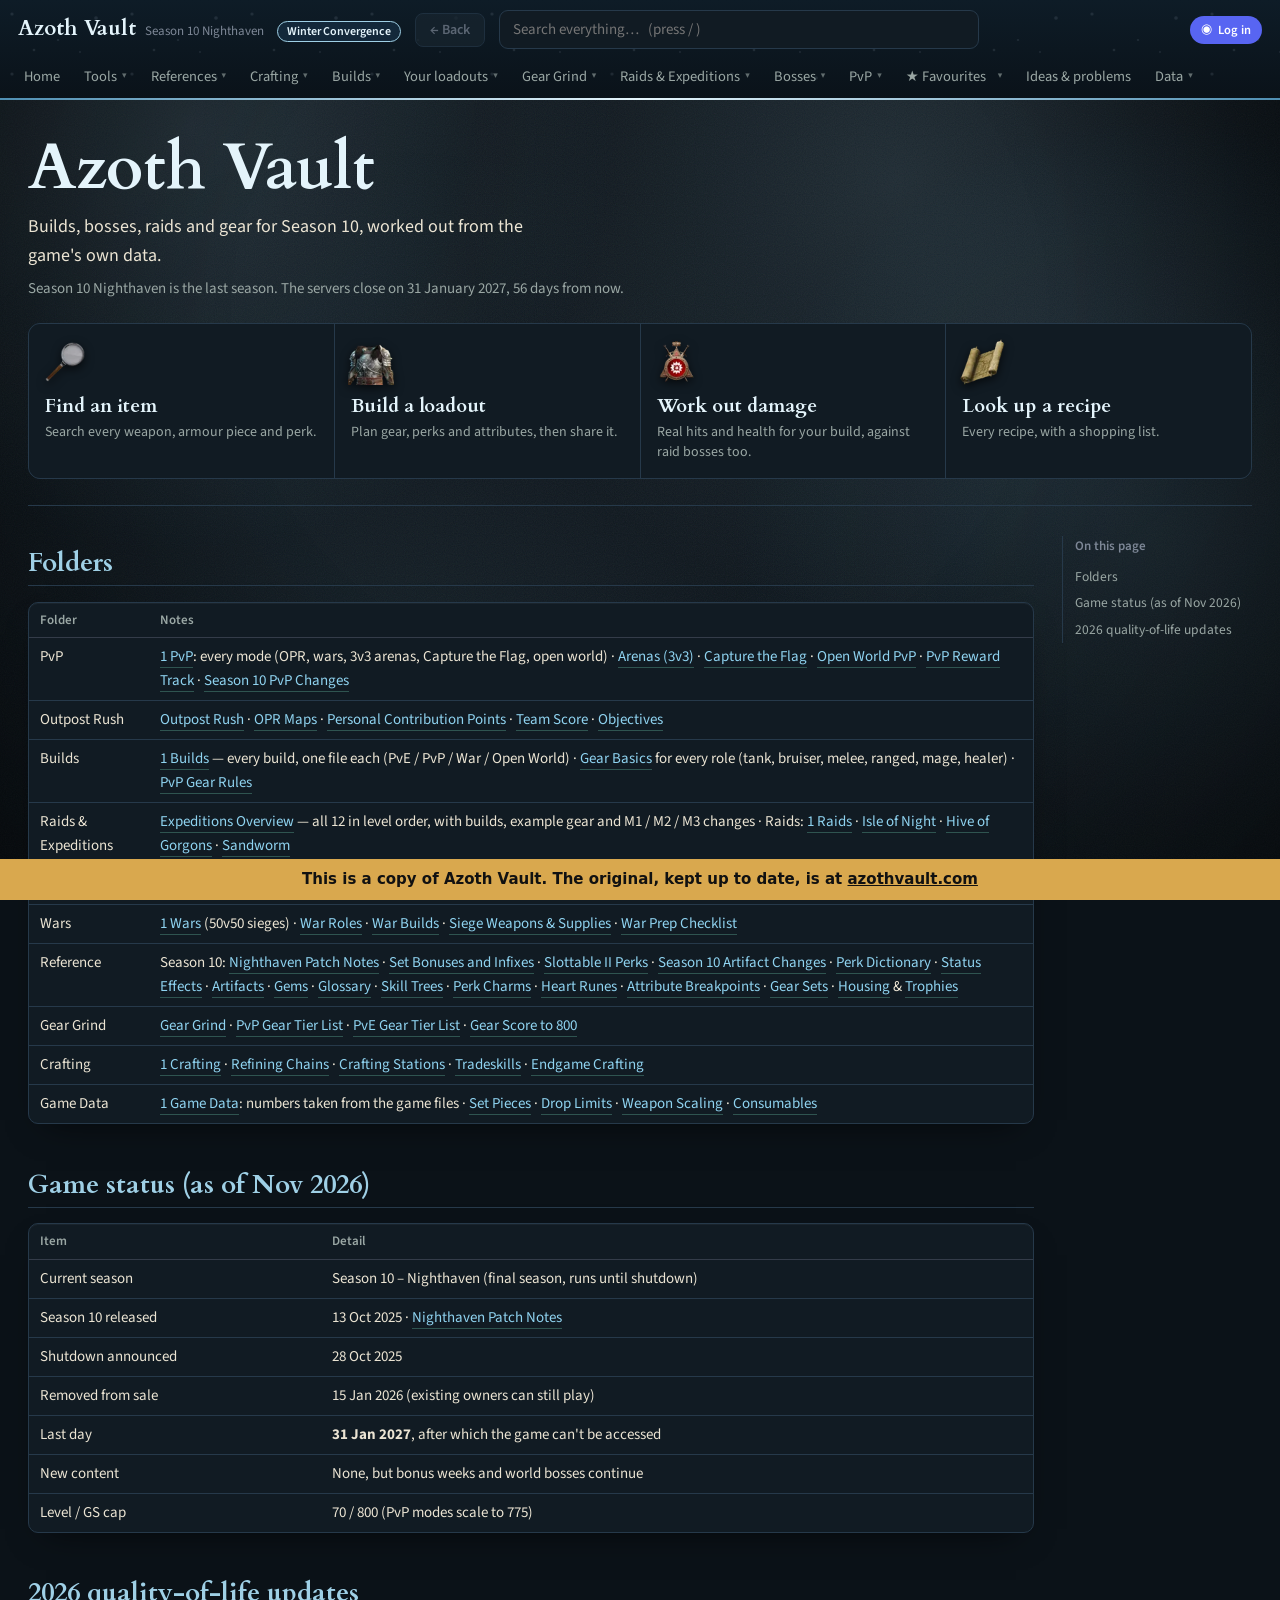
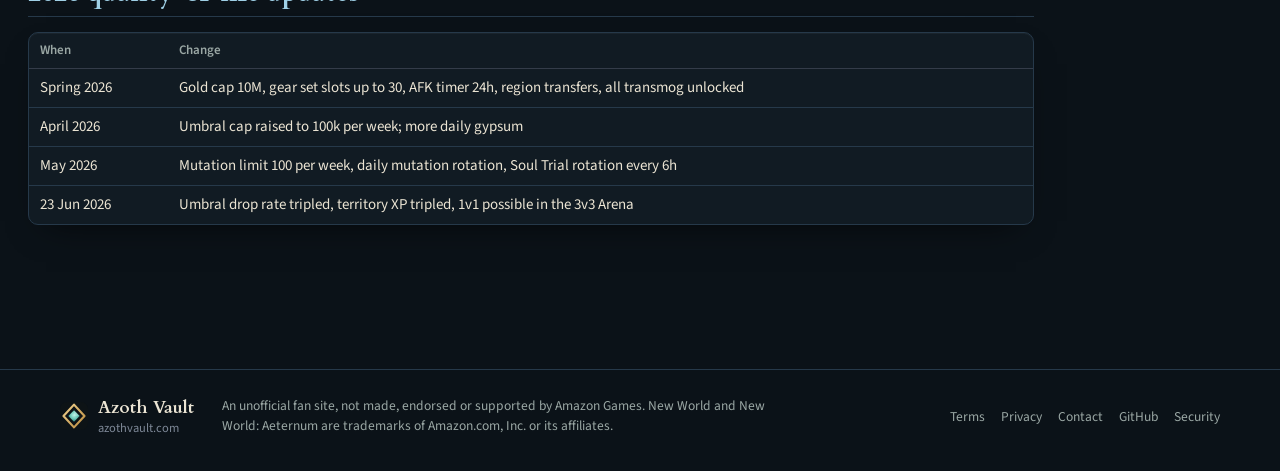
==== commit 9b24f0f7: "Update 2026-11-28 16:51" ====
--- a/index.html
+++ b/index.html
@@ -29,7 +29,7 @@
 <meta property="og:image:height" content="630">
 <meta property="og:image:alt" content="Azoth Vault: builds, bosses, crafting and gear for New World: Aeternum">
 <meta name="twitter:card" content="summary_large_image">
-<link rel="stylesheet" href="style.css?v=202611281614">
+<link rel="stylesheet" href="style.css?v=202611281651">
 <script>
 /* seasonal looks: change the dates here when the in-game events move (month-day, both days included) */
 window.NWSEASONS=[
@@ -64,5 +64,5 @@
   <nav aria-label="Site"><a href="terms.html">Terms</a><a href="privacy.html">Privacy</a><a href="mailto:contact@azothvault.com">Contact</a><a href="https://github.com/NoxieProxie/azothvault" rel="noopener">GitHub</a><a href="https://github.com/NoxieProxie/azothvault/security/policy" rel="noopener">Security</a></nav>
 </div></footer>
 <script>nwApplySeason()</script>
-<script src="app.js?v=202611281614"></script>
+<script src="app.js?v=202611281651"></script>
 </body></html>
--- a/style.css
+++ b/style.css
@@ -1041,3 +1041,15 @@
 .hookhow{margin:4px 0 10px;font-size:13.5px}
 .hookhow summary{cursor:pointer;color:var(--gold2)}
 .hookhow ol{margin:8px 0 4px 18px;padding:0;line-height:1.5}
+
+/* loadout builder: Season 10 sockets */
+.fixedp{display:flex;flex-wrap:wrap;gap:5px;margin:2px 0 6px}
+.fixedp .fx{font-size:12px;padding:3px 8px;border-radius:999px;background:rgba(255,255,255,.05);border:1px solid var(--line);color:var(--dim)}
+.fixedp .fx.inf{border-color:rgba(207,165,87,.6);color:var(--gold2);background:rgba(207,165,87,.08)}
+.pkrow.sock{position:relative}
+.skt{flex:none;font-size:10.5px;font-weight:700;letter-spacing:.02em;padding:2px 6px;border-radius:5px;min-width:52px;text-align:center;color:#111}
+.skt-O{background:#d9705e}.skt-D{background:#6fa8dc}.skt-S{background:#7fbf7f}.skt-A{background:#8a93a3;color:#0d1316}
+.pkrow.misfit input{border-color:#d9705e;background:rgba(217,112,94,.08)}
+.misfitmsg{font-size:11.5px;color:#e8907e;margin:-2px 0 6px 2px}
+.pkrow.nosock{opacity:.75}
+.socknote{margin-top:2px}
